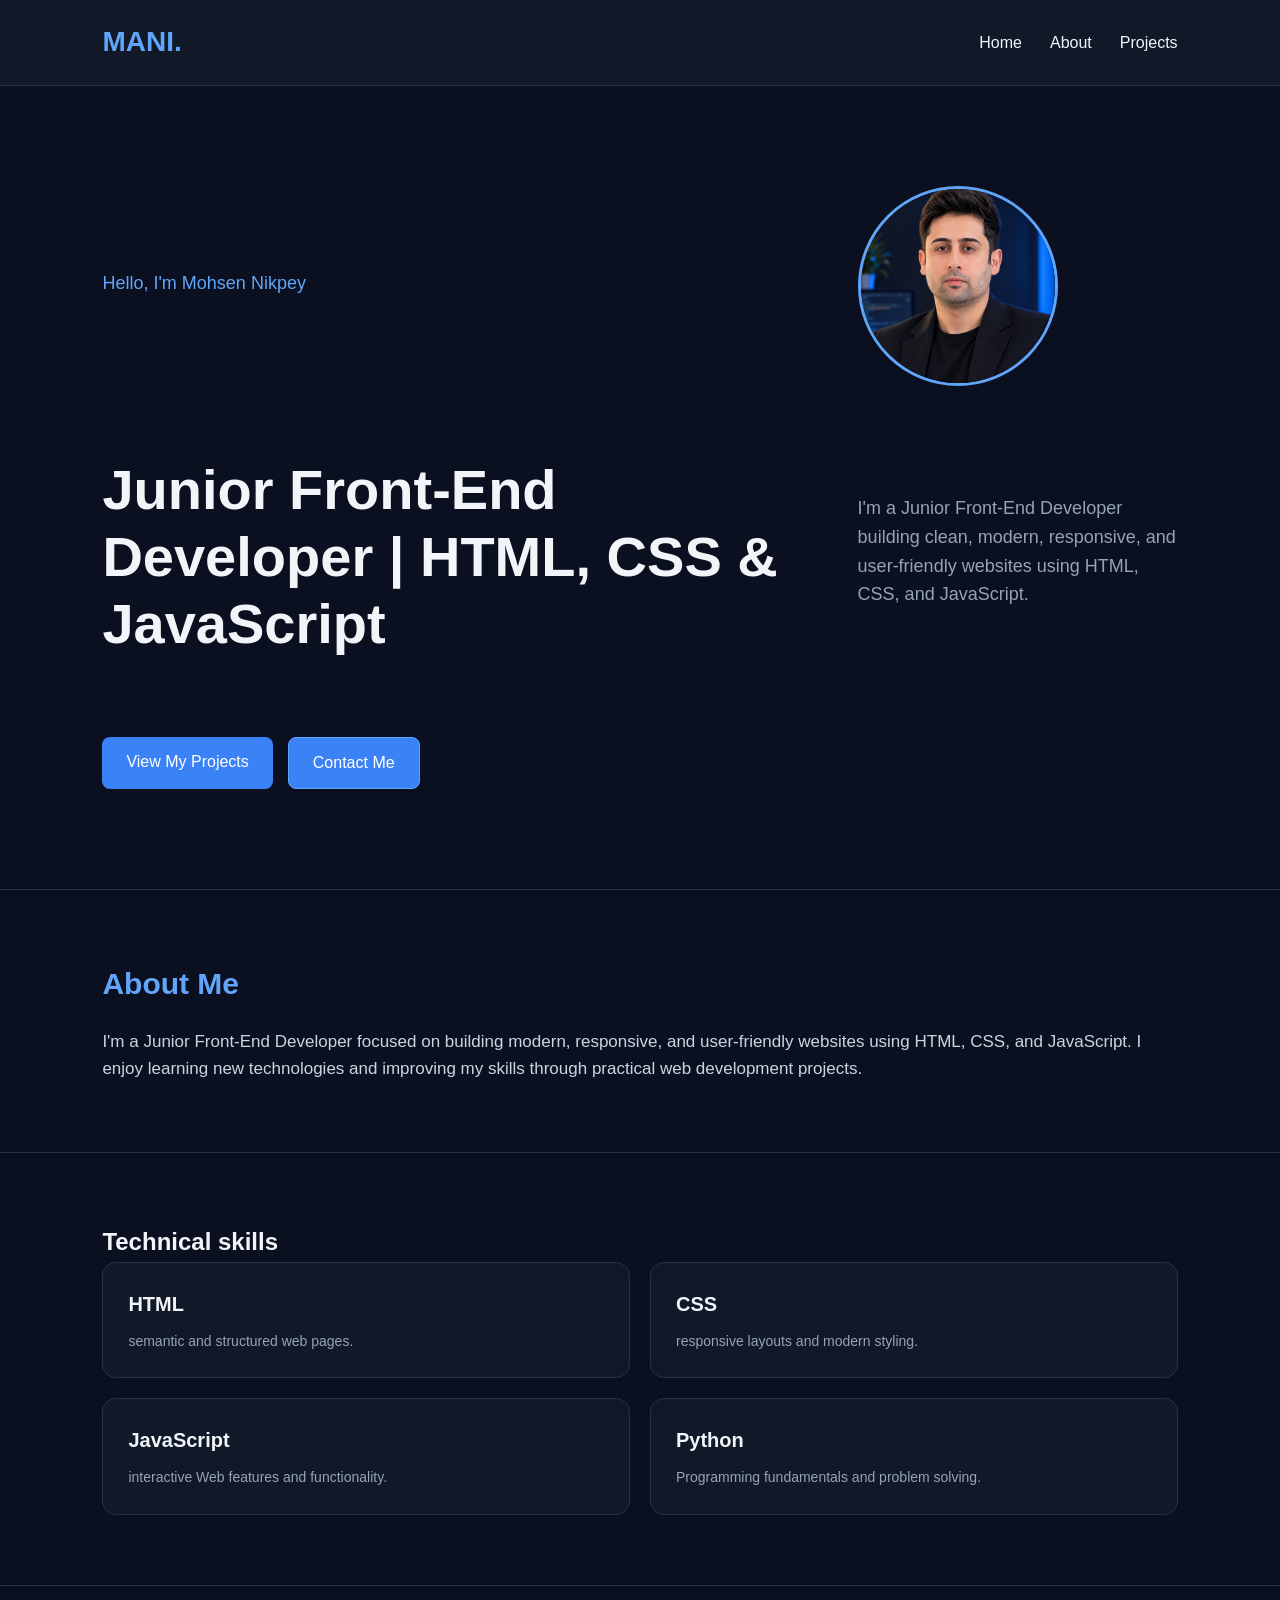
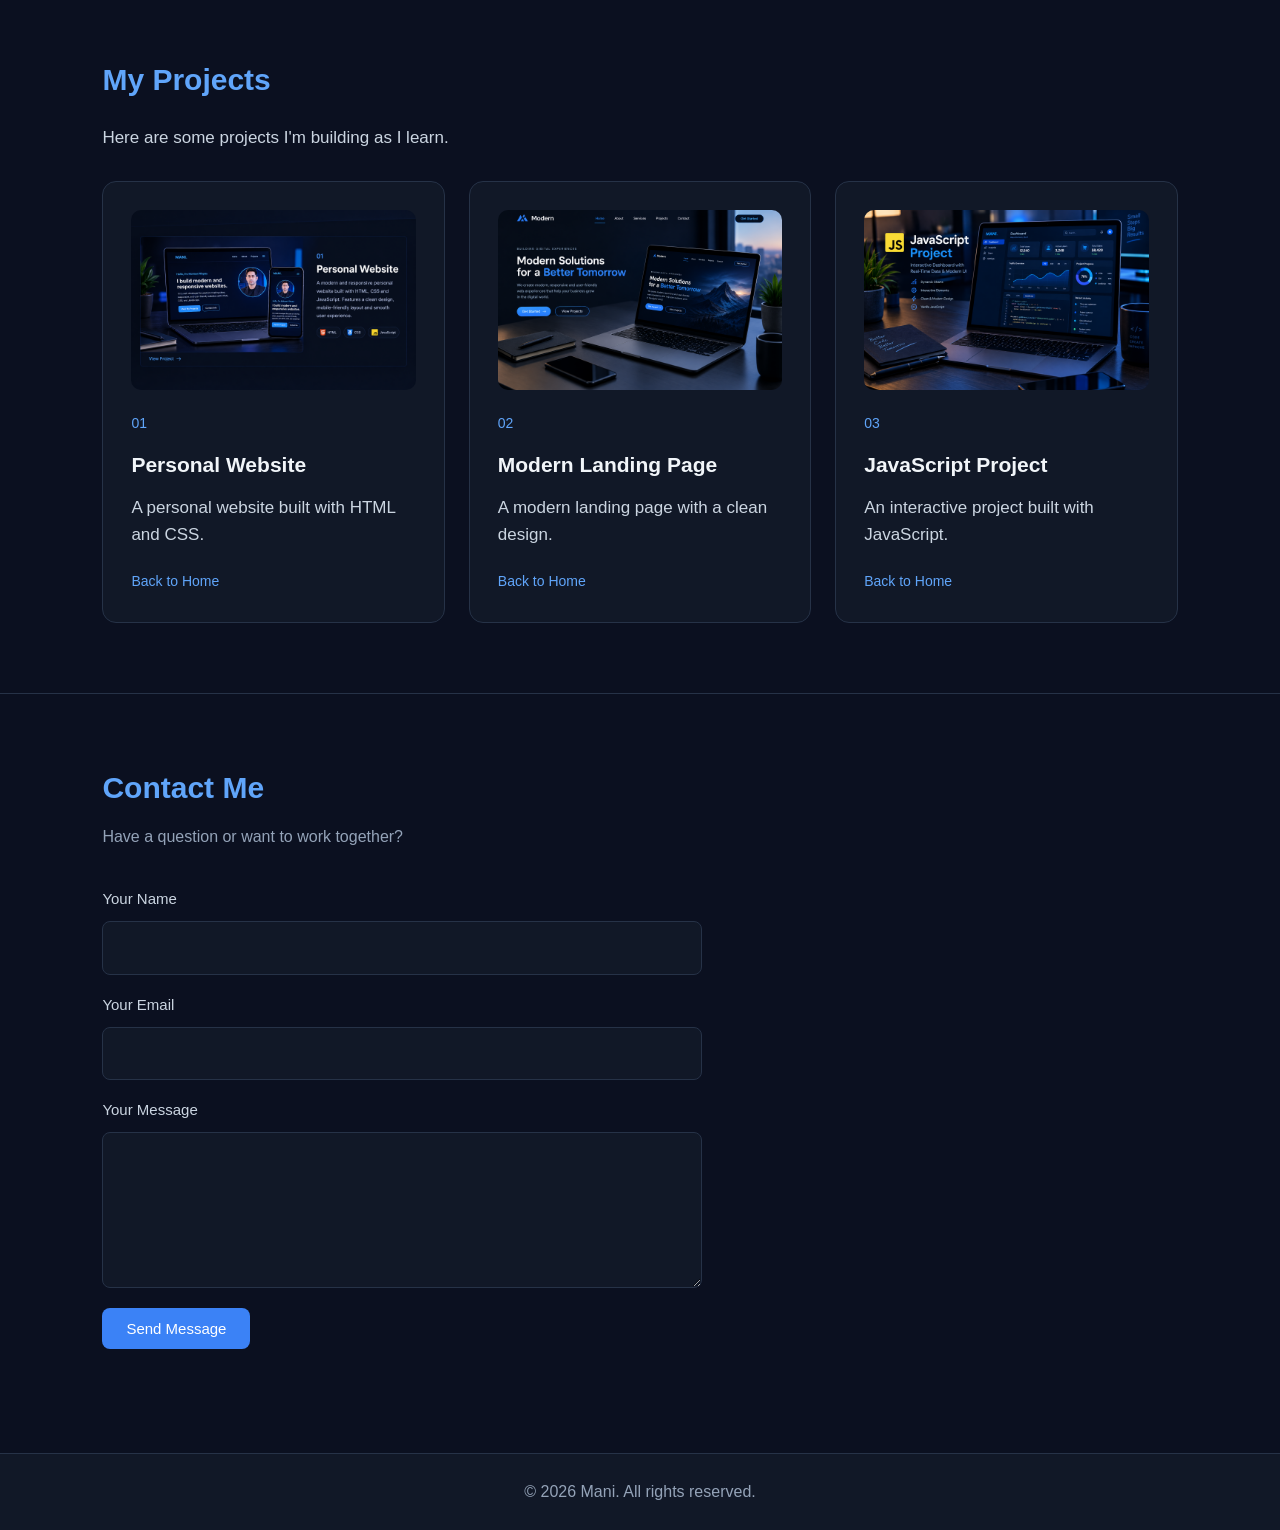
==== index.html @ ad0b255b "Improve website SEO" ====
<!DOCTYPE html>
<html lang="en">
<head>
    <meta charset="UTF-8">
    <meta name="viewport" content="width=device-width, initial-scale=1.0">

    <title>Mohsen Nikpey | Junior Front-End Developer</title>

    <meta name="description" content="Mohsen Nikpey is a Junior Front-End Developer building modern, responsive and user-friendly websites with HTML, CSS and JavaScript.">

    <meta name="author" content="Mohsen Nikpey">

    <link rel="canonical" href="https://mohsennikpey.github.io/mani-portfolio/">

    <meta property="og:title" content="Mohsen Nikpey | Junior Front-End Developer">
    <meta property="og:description" content="Explore Mohsen Nikpey's front-end development portfolio, projects and web development skills.">
    <meta property="og:url" content="https://mohsennikpey.github.io/mani-portfolio/">
    <meta property="og:type" content="website">
    <meta property="og:image" content="https://mohsennikpey.github.io/mani-portfolio/profile.jpg">
    <meta property="og:image:alt" content="Mohsen Nikpey, Junior Front-End Developer">
    <meta name="twitter:card" content="summary_large_image">
    <meta name="twitter:title" content="Mohsen Nikpey | Junior Front-End Developer">
    <meta name="twitter:description" content="Explore Mohsen Nikpey's front-end development portfolio, projects and web development skills.">
    <meta name="twitter:image" content="https://mohsennikpey.github.io/mani-portfolio/profile.jpg">

    <link rel="stylesheet" href="style.css">
 </head>
 <body>

    <header>
       <nav class="navbar">
    <h2 class="logo">MANI.</h2>

    <button class="menu-toggle"
            id="menu-toggle"
            aria-label="Open navigation menu"
            aria-expanded="false">
        ☰
    </button>

    <ul class="nav-links" id="nav-links">
        <li><a href="#home">Home</a></li>
        <li><a href="#about">About</a></li>
        <li><a href="#projects">Projects</a></li>
    </ul>
</nav>
    </header>

    <main>
        <section id="home">
            <div class="hero-content">
            <p>Hello, I'm Mohsen Nikpey</p>

            <img src="profile.jpg" alt="Mohsen Nikpey , Junior Front-End Developer">

            <h1>
                Junior Front-End Developer | HTML, CSS & JavaScript
            </h1>
            <p>
              I'm a Junior Front-End Developer building clean, modern, responsive, and user-friendly websites using HTML, CSS, and JavaScript.
            </p>
            <div class="hero-buttons">
                <a href="#projects">View My Projects</a>
                <a href="#contact">Contact Me</a>
            </div>
        </div>
        </section>

        <section id="about">
    <h2>About Me</h2>
    <p>
        I'm a Junior Front-End Developer focused on building
        modern, responsive, and user-friendly websites using
        HTML, CSS, and JavaScript. I enjoy learning new
        technologies and improving my skills through practical
        web development projects.
    </p>
        </section>
        <section id="skills">
            <h2>Technical skills</h2>

            <div class="skills-container">
                <div class="skill-card">
                    <h3>HTML</h3>
                    <p>semantic and structured web pages.</p>
                </div>

                <div class="skill-card">
                    <h3>CSS</h3>
                    <p>responsive layouts and modern styling.</p>
                </div>

                <div class="skill-card">
                    <h3>JavaScript</h3>
                    <p>interactive Web features and functionality.</p>

                </div>

                <div class="skill-card">
                    <h3>Python</h3>
                    <p>Programming fundamentals and problem solving.</p>
                </div>
            </div>
        </section>

       <section id="projects">
    <h2>My Projects</h2>
    <p class="projects-intro">
        Here are some projects I'm building as I learn.
    </p>

    <div class="project-container">

        <article class="project-card">
            <img src="project-1.jpg" alt="Personal website project built with HTML and CSS" loading="lazy">
            <span>01</span>
            <h3>Personal Website</h3>
            <p>A personal website built with HTML and CSS.</p>
            <a href="#home">Back to Home</a>
        </article>

        <article class="project-card">
            <img src="project-2.jpg" alt="Modern landing page project with a clean responsive design" loading="lazy">
            <span>02</span>
            <h3>Modern Landing Page</h3>
            <p>A modern landing page with a clean design.</p>
            <a href="#home">Back to Home</a>
        </article>

        <article class="project-card">
            <img src="project-3.jpg" alt="interactive JavaScript project demonstrating front-end development" loading="lazy">
            <span>03</span>
            <h3>JavaScript Project</h3>
            <p>An interactive project built with JavaScript.</p>
            <a href="#home">Back to Home</a>
        </article>

    </div>
</section>
<section id="contact">
    <h2>Contact Me</h2>
    <p>Have a question or want to work together?</p>

    <form 
    id="contact-form"
    action="https://api.web3forms.com/submit"
    method="post"
    >
    <input
        type="hidden"
        name="access_key"
        value="feb9f66e-38d7-4195-970e-7ed22e6a9cc8"
     >
        <label for="name">Your Name</label>
        <input type="text" id="name" name="name"required>

        <label for="email">Your Email</label>
        <input type="email" id="email" name="email"required>

        <label for="message">Your Message</label>
        <textarea id="message" name="Message" rows="5" required></textarea>

        <button type="submit">Send Message</button>

        <p id="form-status" role="status"></p>
    </form>
</section>
    </main>

    <footer>
        <p>© 2026 Mani. All rights reserved.</p>
    </footer>

    <script src="script.js"></script>
</body>
</html>
---- style.css ----
* {
    margin: 0;
    padding: 0;
    box-sizing: border-box;
}

html {
    scroll-behavior: smooth;
}

body {
    font-family: Arial, sans-serif;
    background-color: #0b1020;
    color: #f1f5f9;
    line-height: 1.6;
}

header {
    background-color: #111827;
    border-bottom: 1px solid #263247;
    padding: 20px 8%;
}

nav {
    display: flex;
    justify-content: space-between;
    align-items: center;
    gap: 20px;
}

nav h2 {
    color: #60a5fa;
    font-size: 28px;
}

nav ul {
    list-style: none;
    display: flex;
    gap: 25px;
}

nav a {
    color: #cbd5e1;
    text-decoration: none;
    transition: color 0.3s;
}

nav a:hover {
    color: #60a5fa;
}

#home {
    min-height: 75vh;
    padding: 100px 8%;
    display: flex;
    flex-direction: column;
    align-items: flex-start;
    justify-content: center;
}

.hero-content {
    display: grid;
    grid-template-columns: 1fr 320px;
    align-items: center;
    gap: 60px;
    width: 100%;
}

#home img {
    width: 200px;
    height: 200px;
    object-fit: cover;
    object-position: center 40%;
    border-radius: 50%;
    border: 3px solid #60a5fa;
    margin-bottom: 10px;
}

#home p:first-child {
    color: #60a5fa;
    font-size: 18px;
    margin-bottom: 15px;
}

#home h1 {
    font-size: clamp(32px, 5vw, 56px);
    max-width: 750px;
    line-height: 1.2;
    margin-bottom: 20px;
}

#home p:nth-of-type(2) {
    color: #94a3b8;
    font-size: 18px;
    margin-bottom: 30px;
}

#home a {
    display: inline-block;
    background-color: #3b82f6;
    color: white;
    text-decoration: none;
    padding: 12px 24px;
    border-radius: 8px;
    transition: background-color 0.3s, transform 0.3s;
}

#home a:hover {
    background-color: #2563eb;
    transform: translateY(-3px);
}

.hero-buttons {
    display: flex;
    gap: 15px;
    flex-wrap: wrap;
}

.hero-buttons a:last-child {
    background-color: transparent;
    border: 1px solid #60a5fa;
    color: #60a5fa;
}

.hero-buttons a:last-child:hover {
    background-color: #60a5fa;
    color: #0b1020;
}

#about,
#projects {
    padding: 70px 8%;
    border-top: 1px solid #263247;
}

#about h2,
#projects h2 {
    font-size: 30px;
    color: #60a5fa;
    margin-bottom: 20px;
}

#about p,
#projects p {
    color: #cbd5e1;
    font-size: 17px;
}
/* Skills Section */
#skills {
    padding: 70px 8%;
    border-top: 1px solid #263247;
}
skills h2 {
    font-size: 30px;
    color: #60a5fa;
    margin-bottom: 30px;
}
.skills-container {
    display: grid;
    grid-template-columns: repeat(2, minmax(0, 1fr));
    gap: 20px;
}
.skill-card {
    background-color: #111827;
    border: 1px solid #263247;
    border-radius: 14px;
    padding: 25px;
    transition: transform 0.3s, border-color 0.3s;
}
.skill-card:hover {
    transform: translateY(-5px);
    border-color: #60a5fa;
}
.skill-card h3 {
    color: #f1f5f9;
    font-size: 20px;
    margin-bottom: 10px;
}
.skill-card p {
    color: #94a3b8;
    font-size: 14px;
}

footer {
    padding: 25px 8%;
    text-align: center;
    background-color: #111827;
    color: #94a3b8;
    border-top: 1px solid #263247;
}

@media (max-width: 600px) {
    .hero-content {
        grid-template-columns: 1fr;
        gap: 30px;
    }

    header {
        padding: 18px 5%;
    }

    nav {
        flex-direction: row;
        justify-content: space-between;
        align-items: center;
    }

    nav ul {
        gap: 15px;
        flex-wrap: wrap;
        justify-content: center;
    }

    #home {
        padding: 70px 6%;
        min-height: 65vh;
    }

    #about,
    #projects {
        padding: 50px 6%;
    }
}
/* Projects section */
.projects-intro {
    color: #94a3b8;
    margin-bottom: 30px;
}

.project-container {
    display: grid;
    grid-template-columns: repeat(3, minmax(0, 1fr));
    gap: 24px;
    margin-top: 30px;
}

.project-card {
    background-color: #111827;
    border: 1px solid #263247;
    border-radius: 14px;
    padding: 28px;
    transition: transform 0.3s, border-color 0.3s;
}

.project-card:hover {
    transform: translateY(-6px);
    border-color: #60a5fa;
}

.project-card span {
    display: inline-block;
    color: #60a5fa;
    font-size: 14px;
    margin-bottom: 14px;
}

.project-card h3 {
    color: #f1f5f9;
    font-size: 21px;
    margin-bottom: 12px;
}

.project-card p {
    color: #94a3b8;
    font-size: 15px;
    margin-bottom: 20px;
}

.project-card a {
    display: inline-block;
    color: #60a5fa;
    text-decoration: none;
    font-size: 14px;
}

.project-card a:hover {
    color: #93c5fd;
}

/* Responsive layout */
@media (max-width: 800px) {
    .project-container {
        grid-template-columns: repeat(2, minmax(0, 1fr));
    }
}

@media (max-width: 600px) {
    .project-container {
        grid-template-columns: 1fr;
    }

    .project-card {
        padding: 22px;
    }
}
/* Navigation */
.navbar {
    display: flex;
    justify-content: space-between;
    align-items: center;
    position: relative;
}

.nav-links {
    display: flex;
    align-items: center;
    gap: 28px;
    list-style: none;
}

.nav-links a {
    color: #f1f5f9;
    text-decoration: none;
}

.nav-links a:hover {
    color: #22d3ee;
}

.menu-toggle {
    display: none;
    background: transparent;
    color: #22d3ee;
    border: 1px solid #22d3ee;
    border-radius: 8px;
    padding: 8px 12px;
    font-size: 24px;
    cursor: pointer;
}

@media (max-width: 600px) {
    .menu-toggle {
        display: block;
    }

    .nav-links {
        display: none;
        position: absolute;
        top: 100%;
        right: 0;
        left: 0;
        flex-direction: column;
        align-items: stretch;
        gap: 0;
        padding: 10px;
        background: #111827;
        border: 1px solid #263247;
        border-radius: 12px;
        z-index: 10;
    }

    .nav-links.active {
        display: flex;
    }

    .nav-links a {
        display: block;
        padding: 14px;
    }
}
/* Contact Section */
#contact {
    padding: 70px 8%;
    border-top: 1px solid #263247;
}

#contact h2 {
    color: #60a5fa;
    font-size: 30px;
    margin-bottom: 12px;
}

#contact > p {
    color: #94a3b8;
    margin-bottom: 30px;
}

#contact-form {
    max-width: 600px;
    display: flex;
    flex-direction: column;
    gap: 10px;
}

#contact-form label {
    color: #cbd5e1;
    font-size: 15px;
    margin-top: 8px;
}

#contact-form input,
#contact-form textarea {
    width: 100%;
    padding: 13px 15px;
    background-color: #111827;
    color: #f1f5f9;
    border: 1px solid #263247;
    border-radius: 8px;
    font: inherit;
    outline: none;
    transition: border-color 0.3s;
}

#contact-form input:focus,
#contact-form textarea:focus {
    border-color: #60a5fa;
}

#contact-form textarea {
    resize: vertical;
    min-height: 120px;
}

#contact-form button {
    align-self: flex-start;
    padding: 12px 24px;
    margin-top: 10px;
    background-color: #3b82f6;
    color: white;
    border: none;
    border-radius: 8px;
    font-size: 15px;
    cursor: pointer;
    transition: background-color 0.3s,
                transform 0.3s;
}

#contact-form button:hover {
    background-color: #2563eb;
    transform: translateY(-2px);
}

#form-status {
    min-height: 24px;
    font-size: 14px;
}

@media (max-width: 600px) {
    #contact {
        padding: 50px 6%;
    }

    #contact-form button {
        width: 100%;
    }
}
@media (max-width: 600px) {
    .nav-links.active{
        display: flex !important;
    }
}
@media (max-width: 800px) {
    .skills-container {
        grid-template-columns: repeat(2,
        minmax(0, 1fr));
    }
}

@media (max-width: 600px) {
    .skills-container {
        grid-template-columns: 1fr;
    }

    .skill-card{
        padding: 22px;
    }
}
/* Project Images */
.project-card img {
    width: 100%;
    height: 180px;
    object-fit: cover;
    display: block;
    border-radius: 10px;
    margin-bottom: 20px;
}
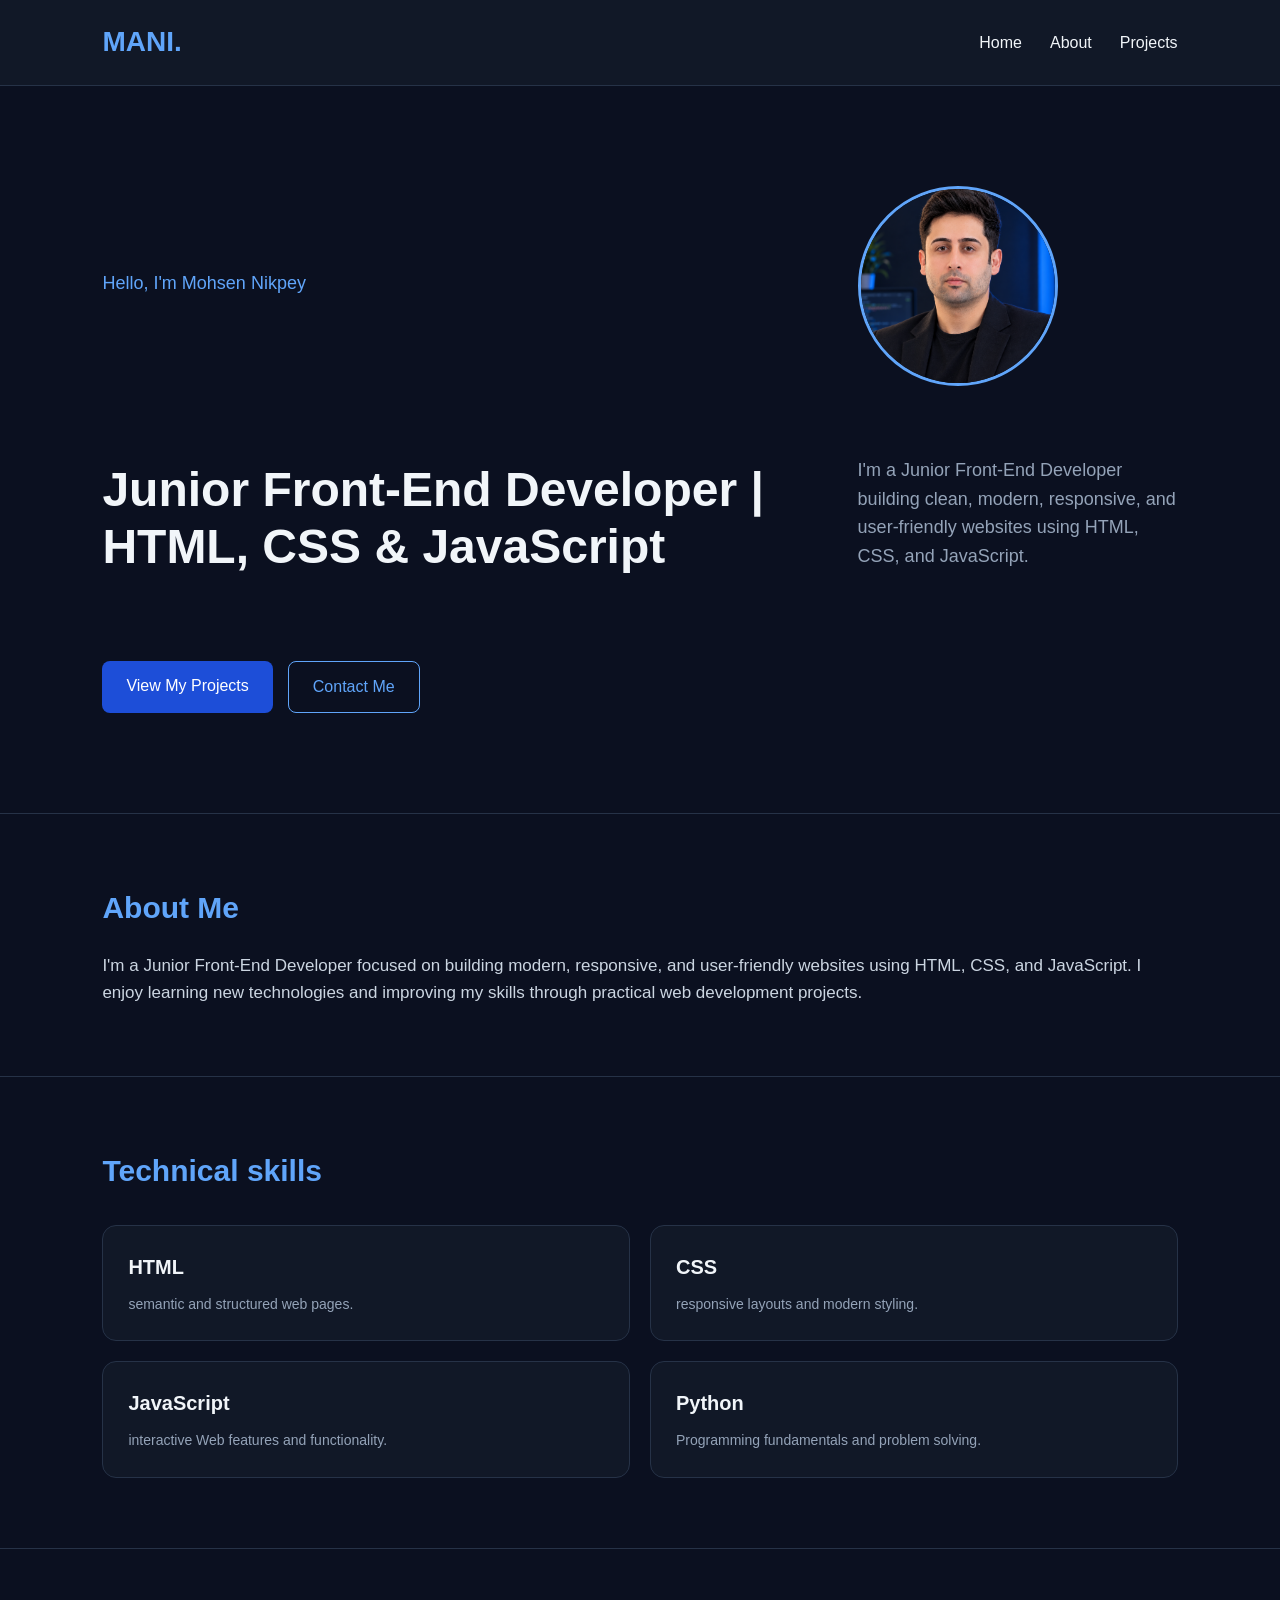
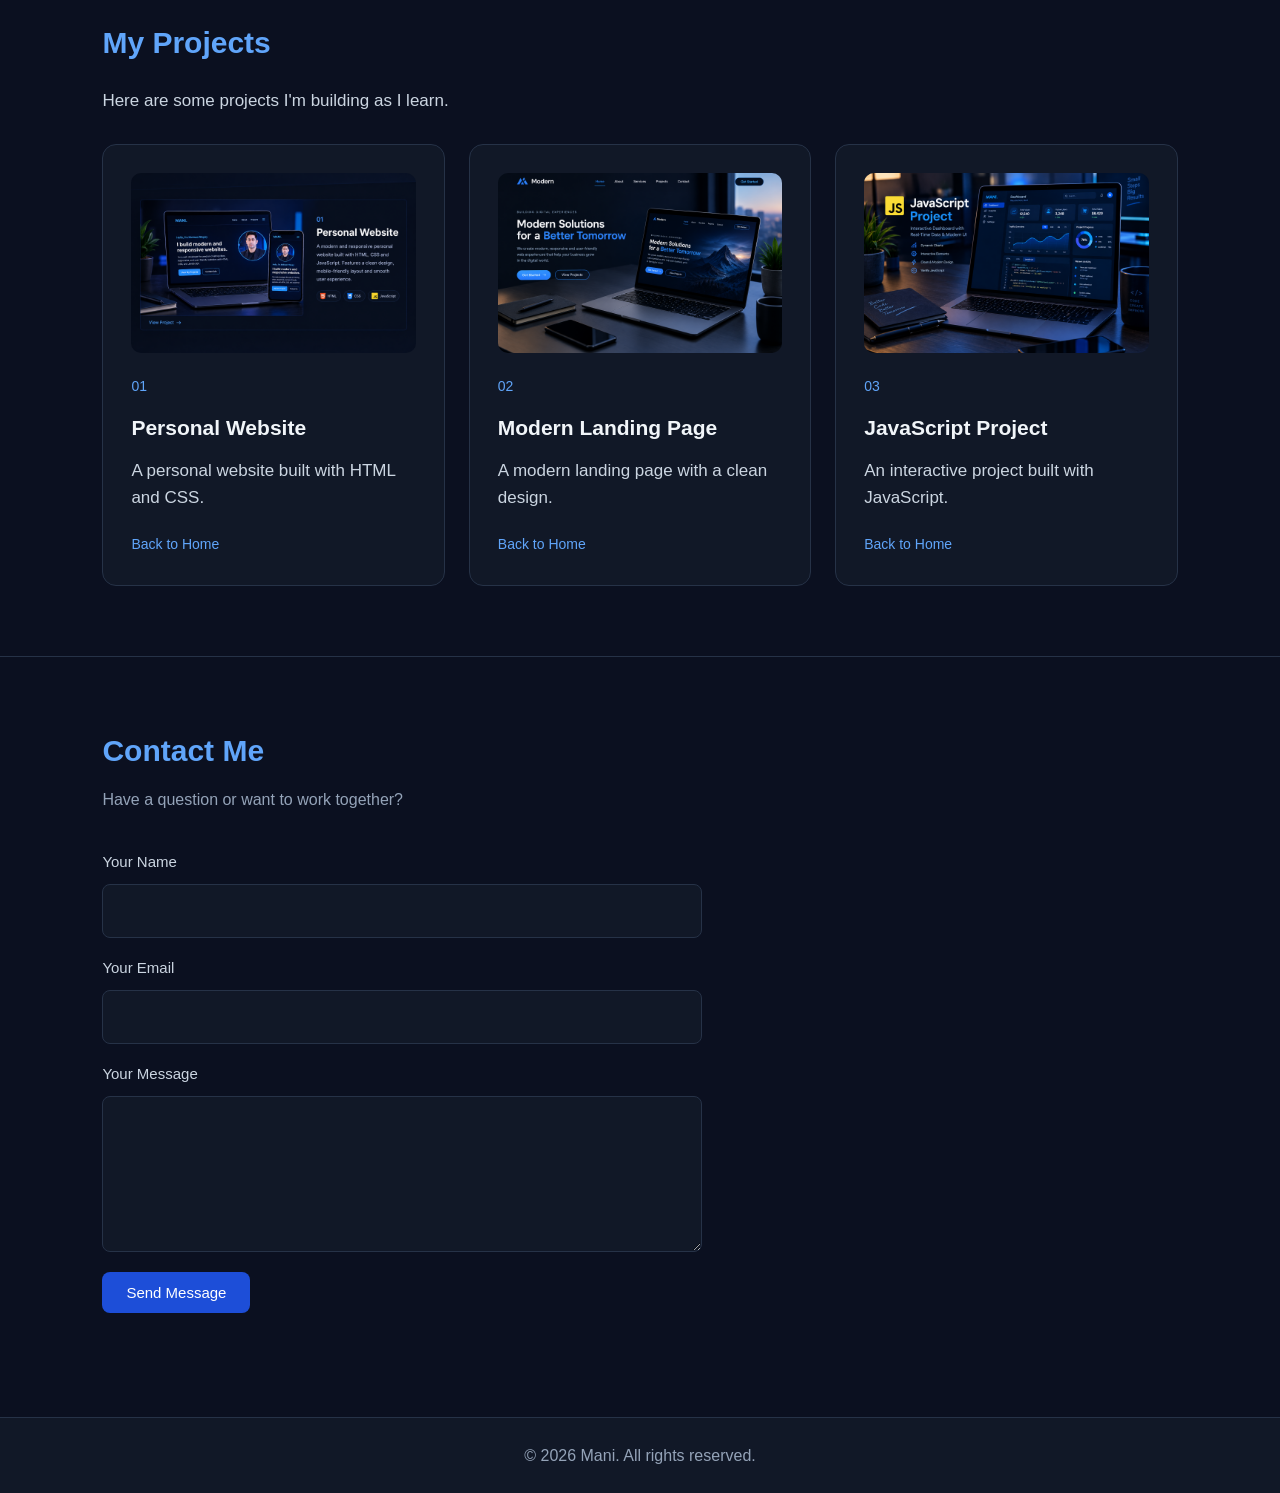
==== commit c1174b53: "Improve portfolio SEO and styling" ====
--- a/index.html
+++ b/index.html
@@ -9,6 +9,8 @@
     <meta name="description" content="Mohsen Nikpey is a Junior Front-End Developer building modern, responsive and user-friendly websites with HTML, CSS and JavaScript.">
 
     <meta name="author" content="Mohsen Nikpey">
+
+    <meta name="google-site-verification" content="WdRdfCZ-6oZSgsKRRv56foVV5BQt2EVIXB2lIPRhUrw" />
 
     <link rel="canonical" href="https://mohsennikpey.github.io/mani-portfolio/">
 
@@ -173,4 +175,4 @@
 
     <script src="script.js"></script>
 </body>
-</html>+</html>
--- a/style.css
+++ b/style.css
@@ -83,7 +83,7 @@
 }
 
 #home h1 {
-    font-size: clamp(32px, 5vw, 56px);
+    font-size: clamp(32px, 4.5vw, 48px);
     max-width: 750px;
     line-height: 1.2;
     margin-bottom: 20px;
@@ -95,9 +95,9 @@
     margin-bottom: 30px;
 }
 
-#home a {
+.hero-buttons a {
     display: inline-block;
-    background-color: #3b82f6;
+    background-color: #1d4ed8;
     color: white;
     text-decoration: none;
     padding: 12px 24px;
@@ -105,7 +105,7 @@
     transition: background-color 0.3s, transform 0.3s;
 }
 
-#home a:hover {
+.hero-buttons a:first-child:hover {
     background-color: #2563eb;
     transform: translateY(-3px);
 }
@@ -150,7 +150,7 @@
     padding: 70px 8%;
     border-top: 1px solid #263247;
 }
-skills h2 {
+#skills h2 {
     font-size: 30px;
     color: #60a5fa;
     margin-bottom: 30px;
@@ -415,7 +415,7 @@
     align-self: flex-start;
     padding: 12px 24px;
     margin-top: 10px;
-    background-color: #3b82f6;
+    background-color: #1d4ed8;
     color: white;
     border: none;
     border-radius: 8px;
@@ -444,11 +444,7 @@
         width: 100%;
     }
 }
-@media (max-width: 600px) {
-    .nav-links.active{
-        display: flex !important;
-    }
-}
+
 @media (max-width: 800px) {
     .skills-container {
         grid-template-columns: repeat(2,
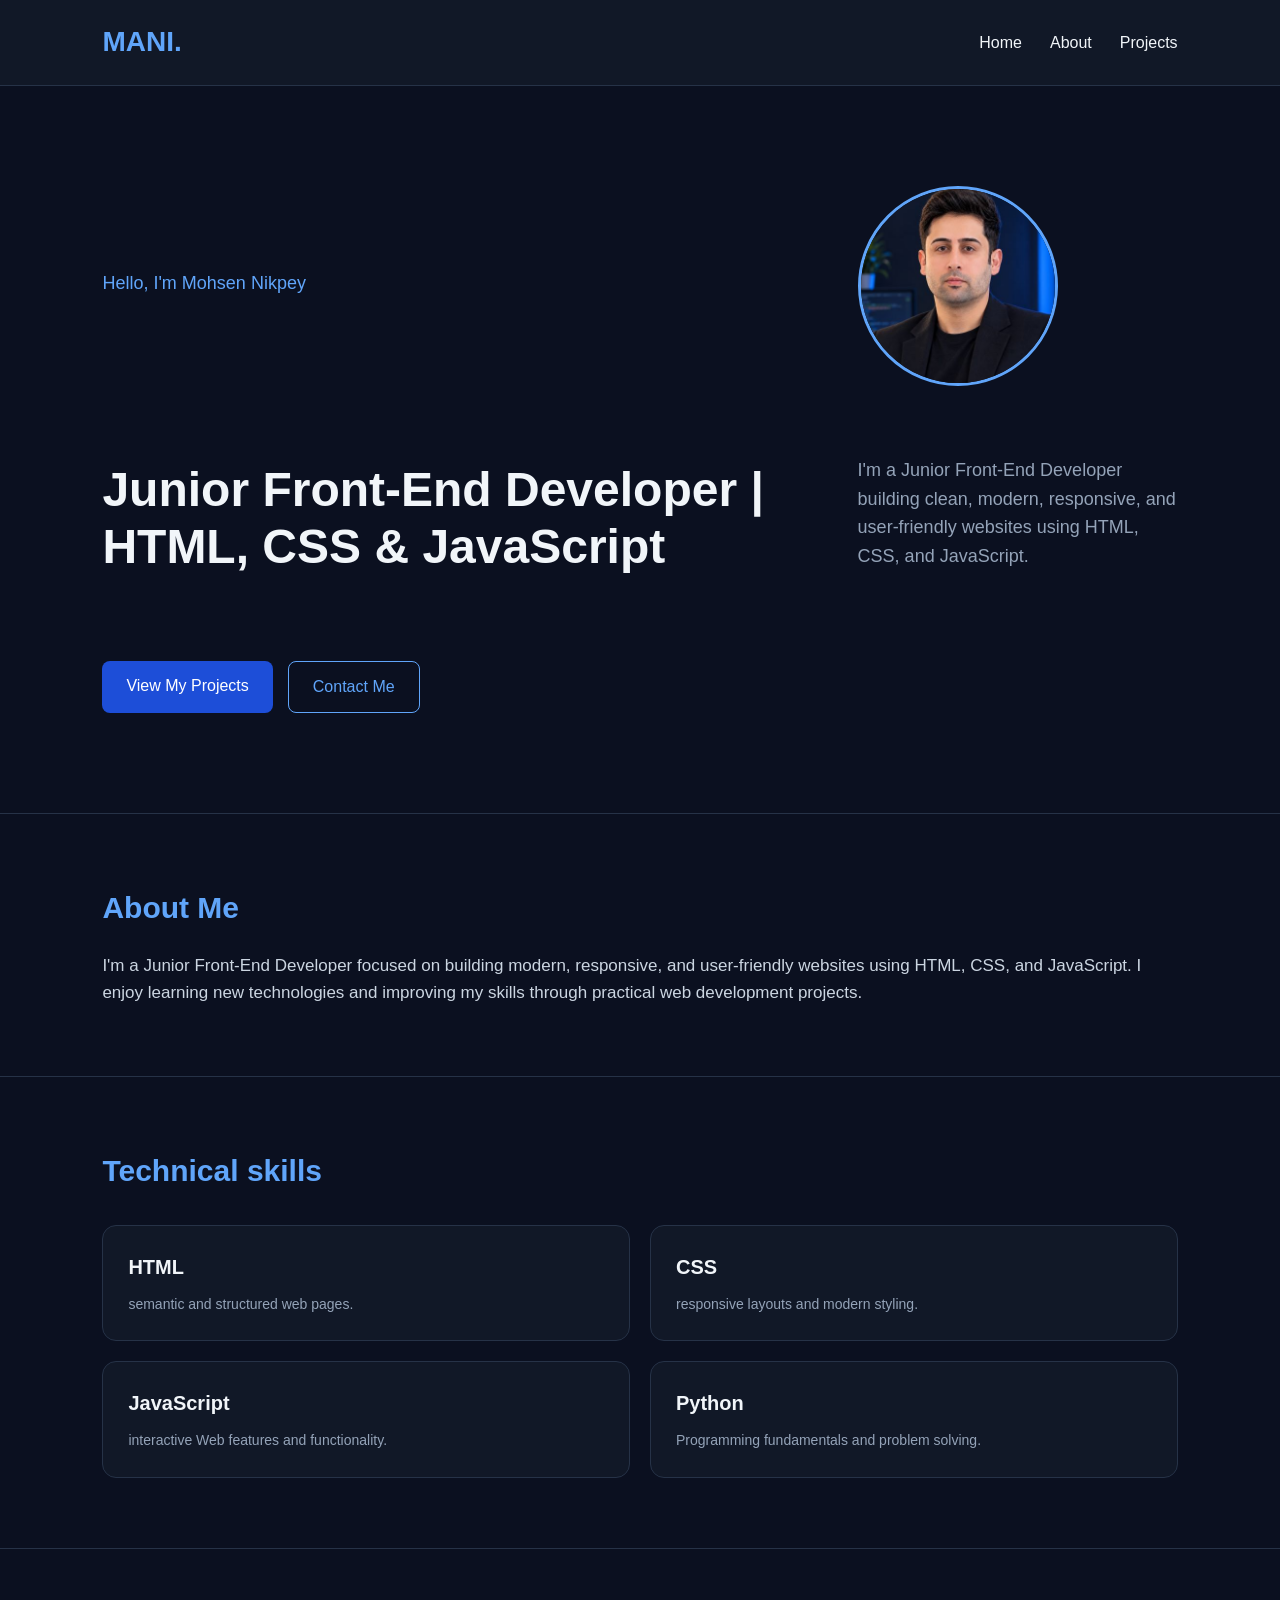
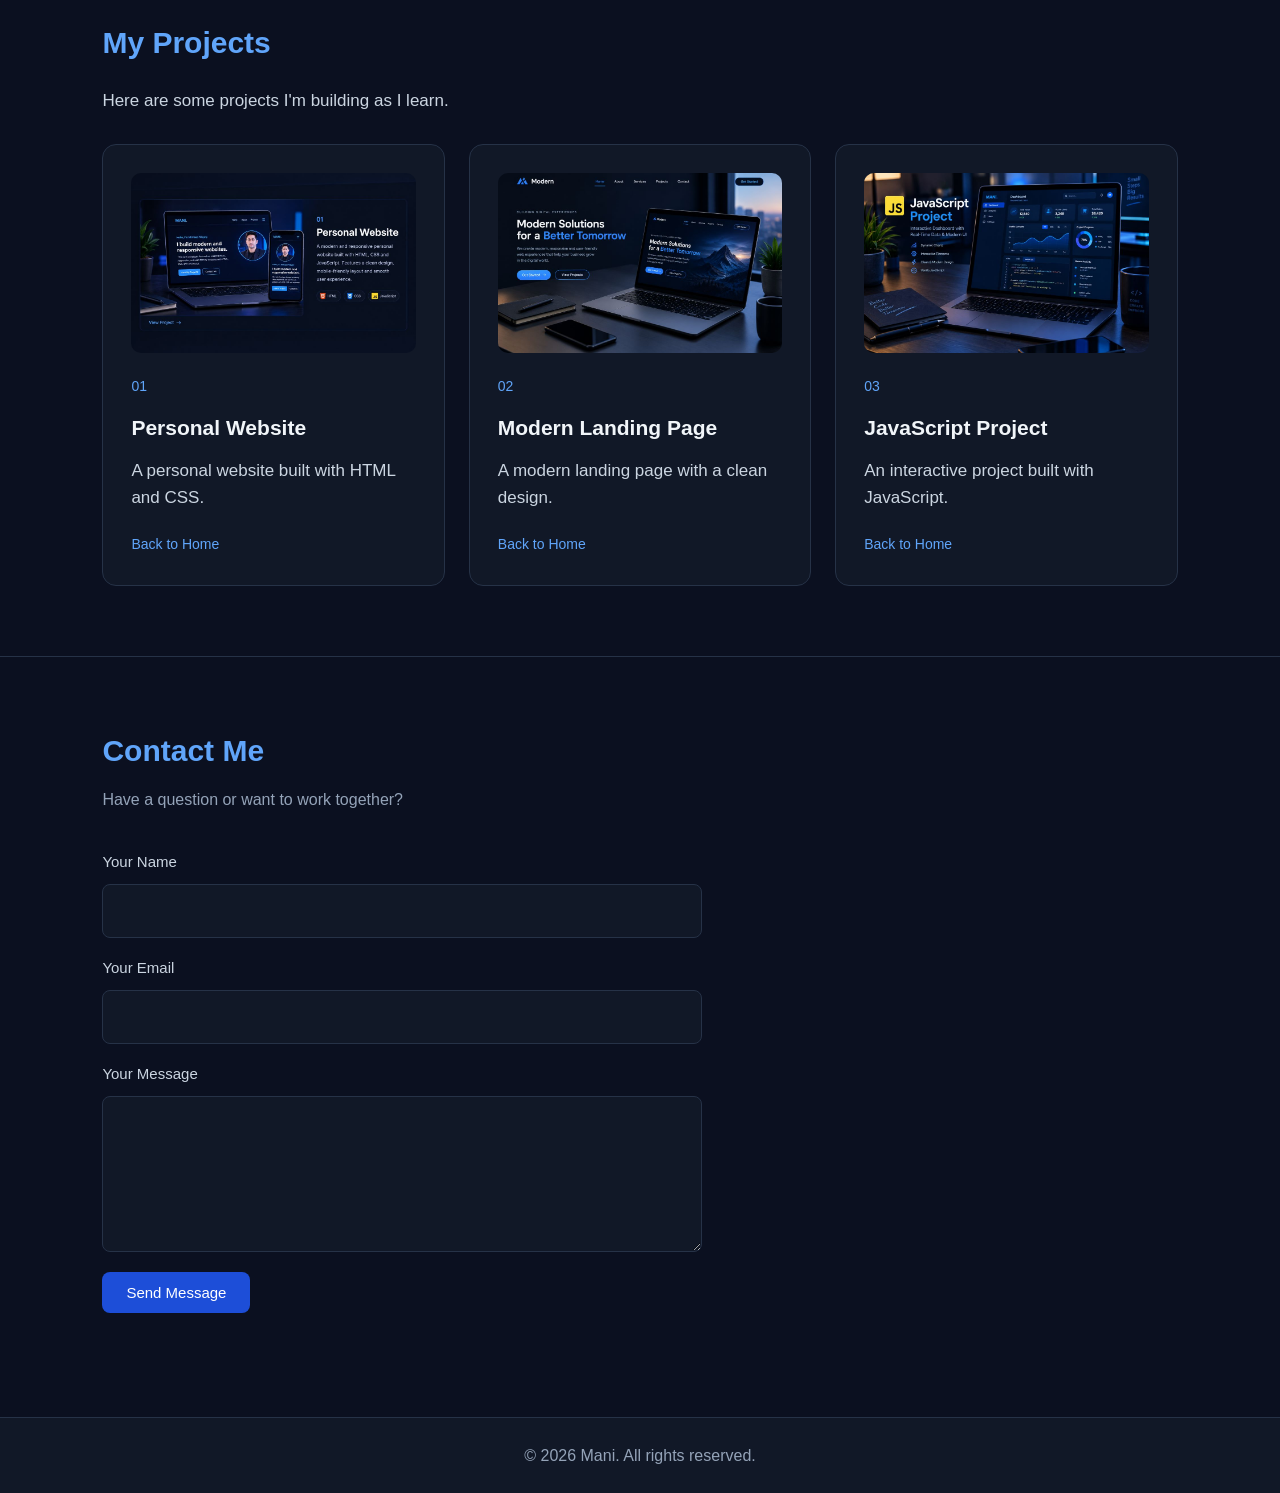
==== commit 91db96b9: "Optimize project images and update contact form" ====
--- a/index.html
+++ b/index.html
@@ -148,10 +148,12 @@
     action="https://api.web3forms.com/submit"
     method="post"
     >
+    <input type="hidden" name="access_key"
+    value="feb9f66e-38d7-4195-970e-7ed22e6a9cc8">
     <input
         type="hidden"
-        name="access_key"
-        value="feb9f66e-38d7-4195-970e-7ed22e6a9cc8"
+        name="redirect"
+        value="https://mohsennikpey.github.io/mani-portfolio/#contact"
      >
         <label for="name">Your Name</label>
         <input type="text" id="name" name="name"required>
--- a/style.css
+++ b/style.css
@@ -470,3 +470,13 @@
     border-radius: 10px;
     margin-bottom: 20px;
 }
+
+/* Keyboard Accessibility */
+a:focus-visible,
+button:focus-visible,
+input:focus-visible,
+textarea:focus-visible,
+select:focus-visible {
+    outline: 3px solid #fbbf24;
+    outline-offset: 3px;
+}
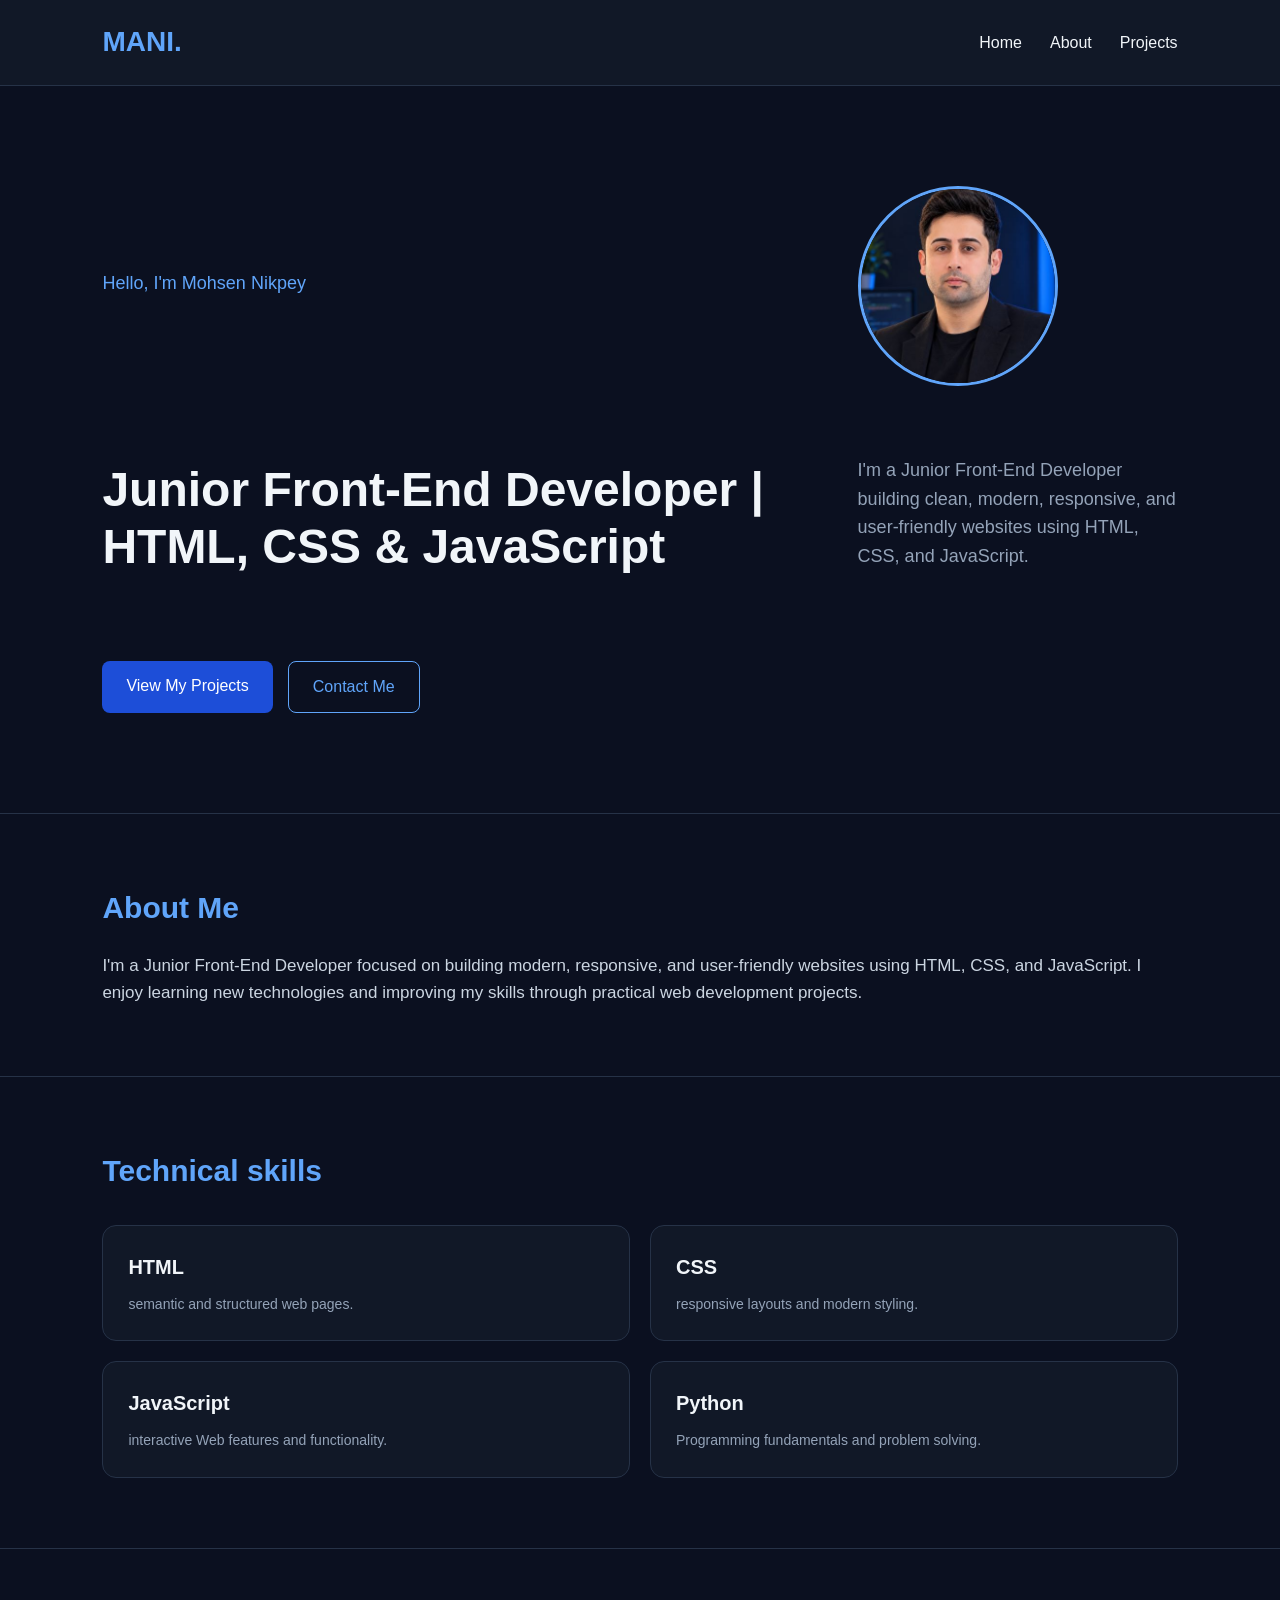
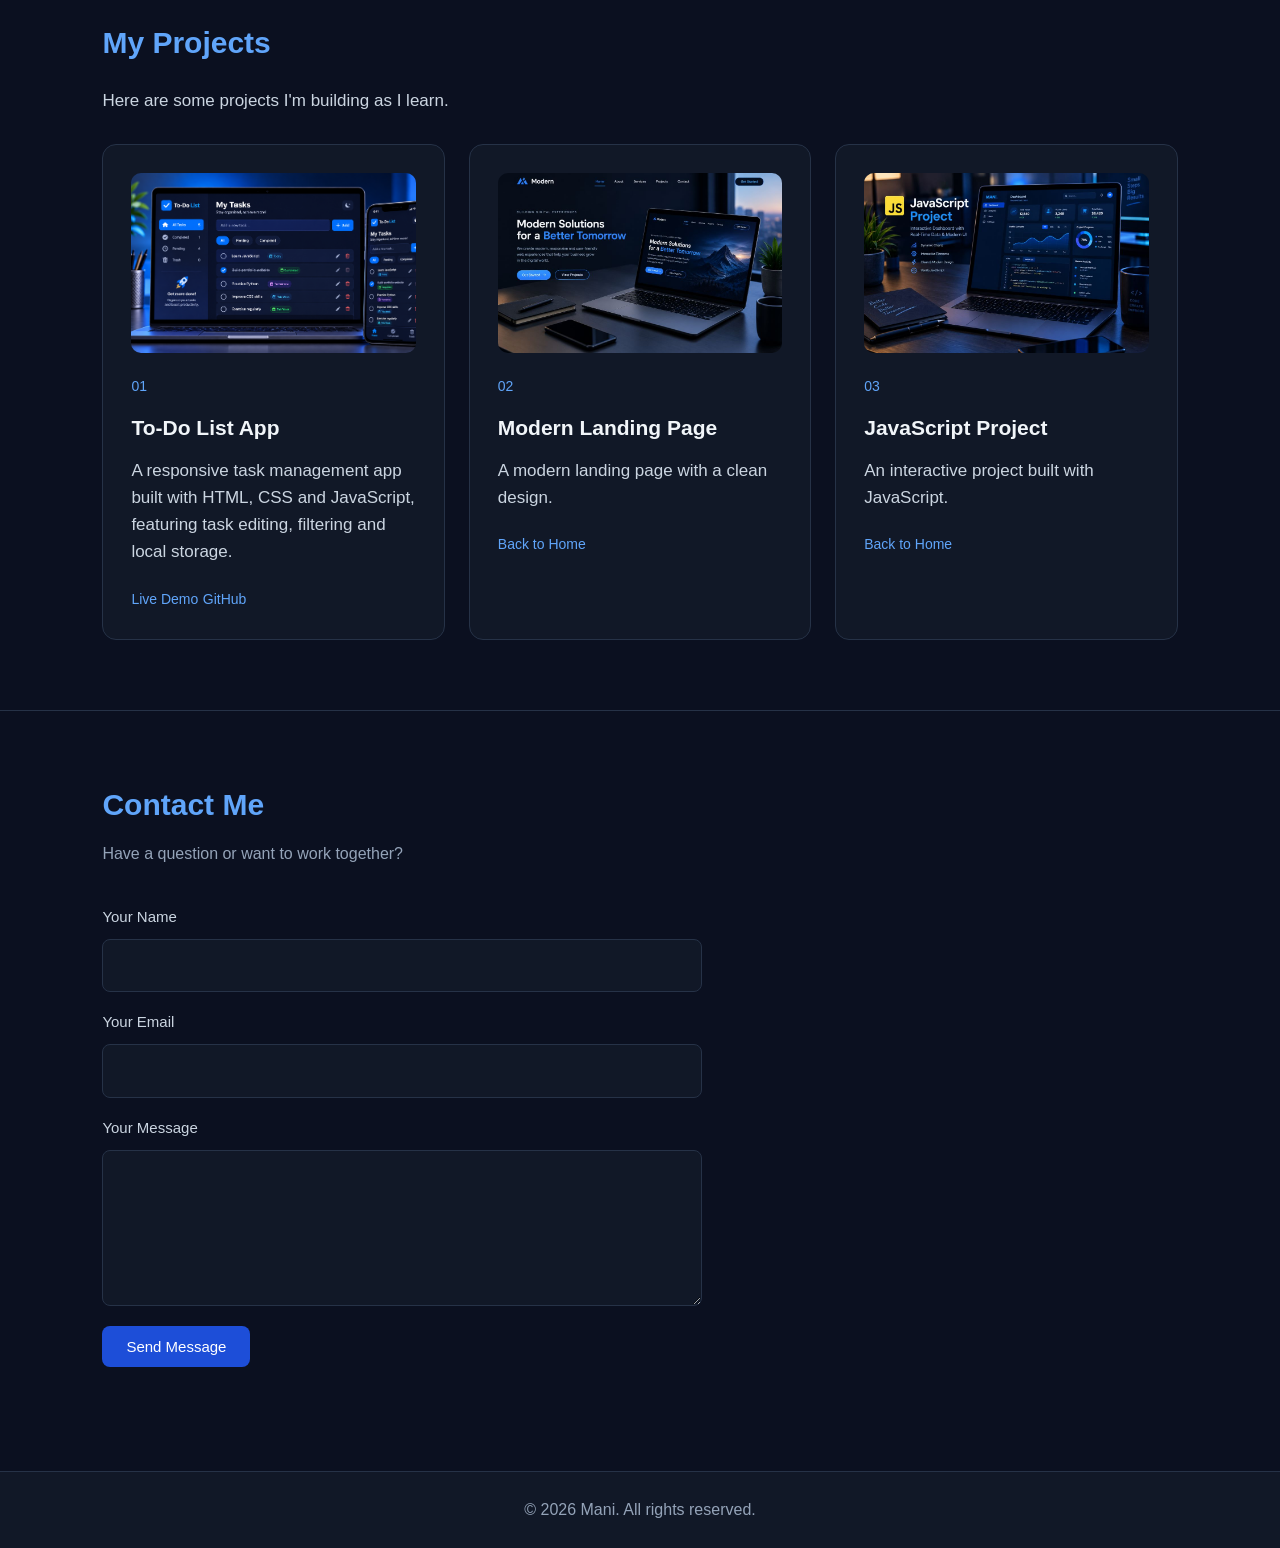
==== commit 566f5a13: "Add To-Do List project to portfolio" ====
--- a/index.html
+++ b/index.html
@@ -113,31 +113,57 @@
 
     <div class="project-container">
 
-        <article class="project-card">
-            <img src="project-1.jpg" alt="Personal website project built with HTML and CSS" loading="lazy">
-            <span>01</span>
-            <h3>Personal Website</h3>
-            <p>A personal website built with HTML and CSS.</p>
-            <a href="#home">Back to Home</a>
-        </article>
-
-        <article class="project-card">
-            <img src="project-2.jpg" alt="Modern landing page project with a clean responsive design" loading="lazy">
-            <span>02</span>
-            <h3>Modern Landing Page</h3>
-            <p>A modern landing page with a clean design.</p>
-            <a href="#home">Back to Home</a>
-        </article>
-
-        <article class="project-card">
-            <img src="project-3.jpg" alt="interactive JavaScript project demonstrating front-end development" loading="lazy">
-            <span>03</span>
-            <h3>JavaScript Project</h3>
-            <p>An interactive project built with JavaScript.</p>
-            <a href="#home">Back to Home</a>
-        </article>
-
-    </div>
+    <article class="project-card">
+        <img src="todo-project.jpg"
+             alt="To-Do List application built with HTML, CSS and JavaScript"
+             loading="lazy">
+
+        <span>01</span>
+        <h3>To-Do List App</h3>
+
+        <p>
+            A responsive task management app built with HTML,
+            CSS and JavaScript, featuring task editing,
+            filtering and local storage.
+        </p>
+
+        <a href="https://mohsennikpey.github.io/todo-list-app/"
+           target="_blank"
+           rel="noopener noreferrer">
+            Live Demo
+        </a>
+
+        <a href="https://github.com/mohsennikpey/todo-list-app"
+           target="_blank"
+           rel="noopener noreferrer">
+            GitHub
+        </a>
+    </article>
+
+    <article class="project-card">
+        <img src="project-2.jpg"
+             alt="Modern landing page project with a clean responsive design"
+             loading="lazy">
+
+        <span>02</span>
+        <h3>Modern Landing Page</h3>
+        <p>A modern landing page with a clean design.</p>
+        <a href="#home">Back to Home</a>
+    </article>
+
+    <article class="project-card">
+        <img src="project-3.jpg"
+             alt="Interactive JavaScript project demonstrating front-end development"
+             loading="lazy">
+
+        <span>03</span>
+        <h3>JavaScript Project</h3>
+        <p>An interactive project built with JavaScript.</p>
+        <a href="#home">Back to Home</a>
+    </article>
+
+</div>
+
 </section>
 <section id="contact">
     <h2>Contact Me</h2>
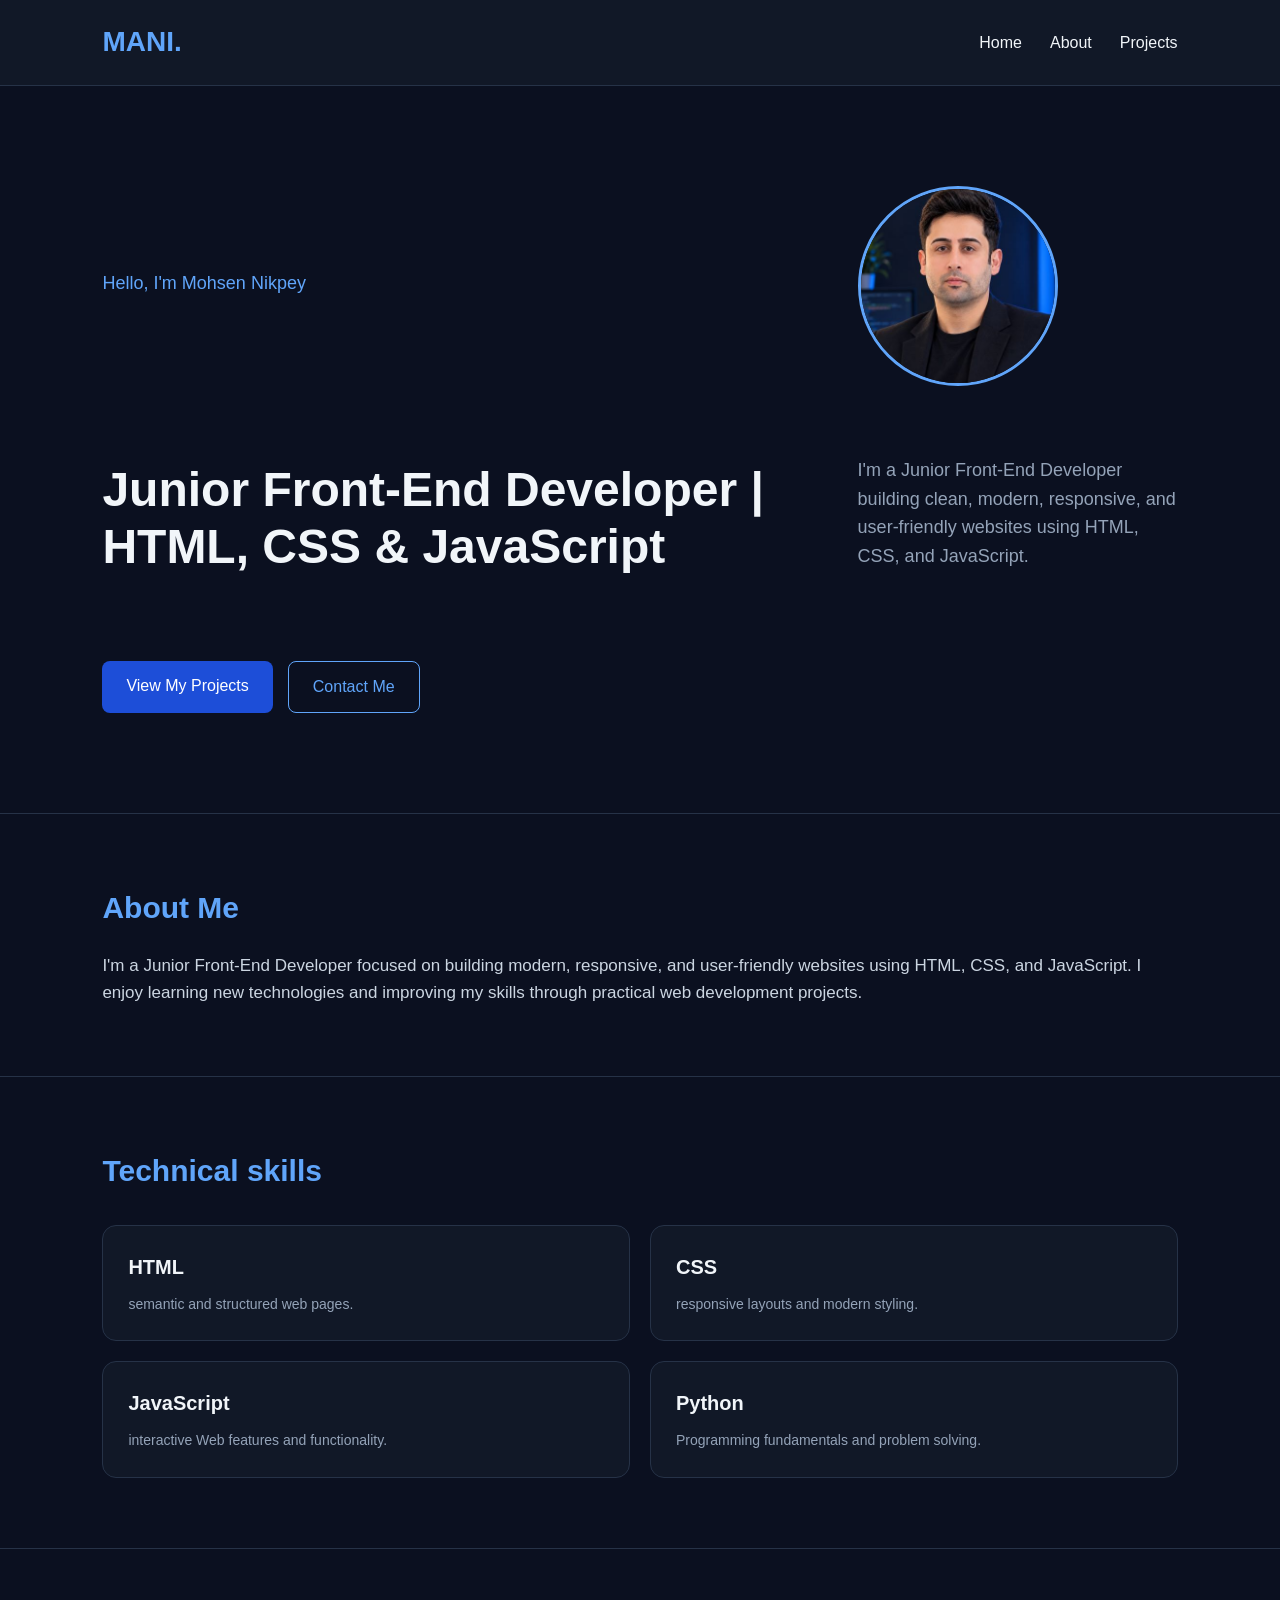
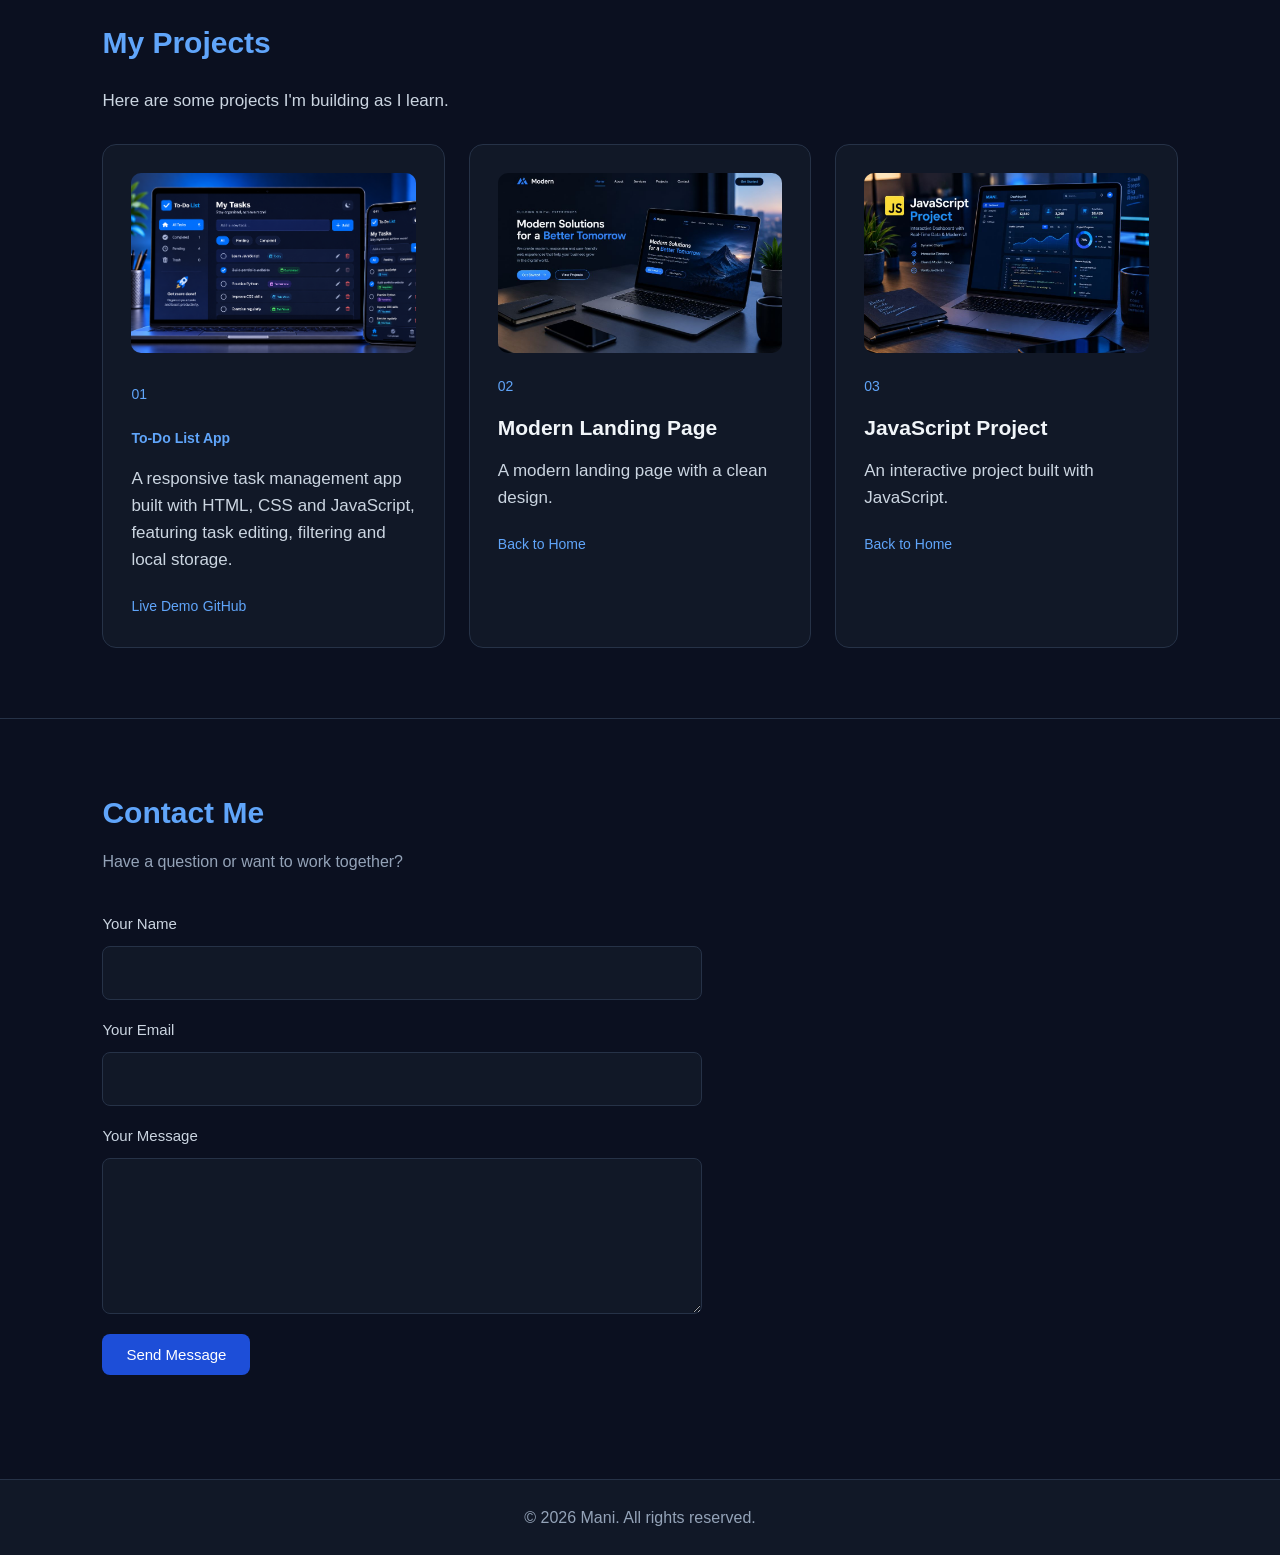
==== commit 1719be84: "Make project image and title clickable" ====
--- a/index.html
+++ b/index.html
@@ -112,33 +112,46 @@
     </p>
 
     <div class="project-container">
-
-    <article class="project-card">
+<article class="project-card">
+    <a href="https://mohsennikpey.github.io/todo-list-app/"
+       target="_blank"
+       rel="noopener noreferrer"
+       class="project-preview">
+
         <img src="todo-project.jpg"
              alt="To-Do List application built with HTML, CSS and JavaScript"
              loading="lazy">
-
-        <span>01</span>
-        <h3>To-Do List App</h3>
-
-        <p>
-            A responsive task management app built with HTML,
-            CSS and JavaScript, featuring task editing,
-            filtering and local storage.
-        </p>
-
+    </a>
+
+    <span>01</span>
+
+    <h3>
         <a href="https://mohsennikpey.github.io/todo-list-app/"
            target="_blank"
-           rel="noopener noreferrer">
-            Live Demo
+           rel="noopener noreferrer"
+           class="project-title">
+            To-Do List App
         </a>
-
-        <a href="https://github.com/mohsennikpey/todo-list-app"
-           target="_blank"
-           rel="noopener noreferrer">
-            GitHub
-        </a>
-    </article>
+    </h3>
+
+    <p>
+        A responsive task management app built with HTML,
+        CSS and JavaScript, featuring task editing,
+        filtering and local storage.
+    </p>
+
+    <a href="https://mohsennikpey.github.io/todo-list-app/"
+       target="_blank"
+       rel="noopener noreferrer">
+        Live Demo
+    </a>
+
+    <a href="https://github.com/mohsennikpey/todo-list-app"
+       target="_blank"
+       rel="noopener noreferrer">
+        GitHub
+    </a>
+</article>
 
     <article class="project-card">
         <img src="project-2.jpg"
--- a/style.css
+++ b/style.css
@@ -470,7 +470,20 @@
     border-radius: 10px;
     margin-bottom: 20px;
 }
-
+/* Clickable Project Image and Title */
+.project-preview {
+    display: block;
+    text-decoration: none;
+}
+
+.project-title {
+    color: inherit;
+    text-decoration: none;
+}
+
+.project-title:hover {
+    color: #60a5fa;
+}
 /* Keyboard Accessibility */
 a:focus-visible,
 button:focus-visible,
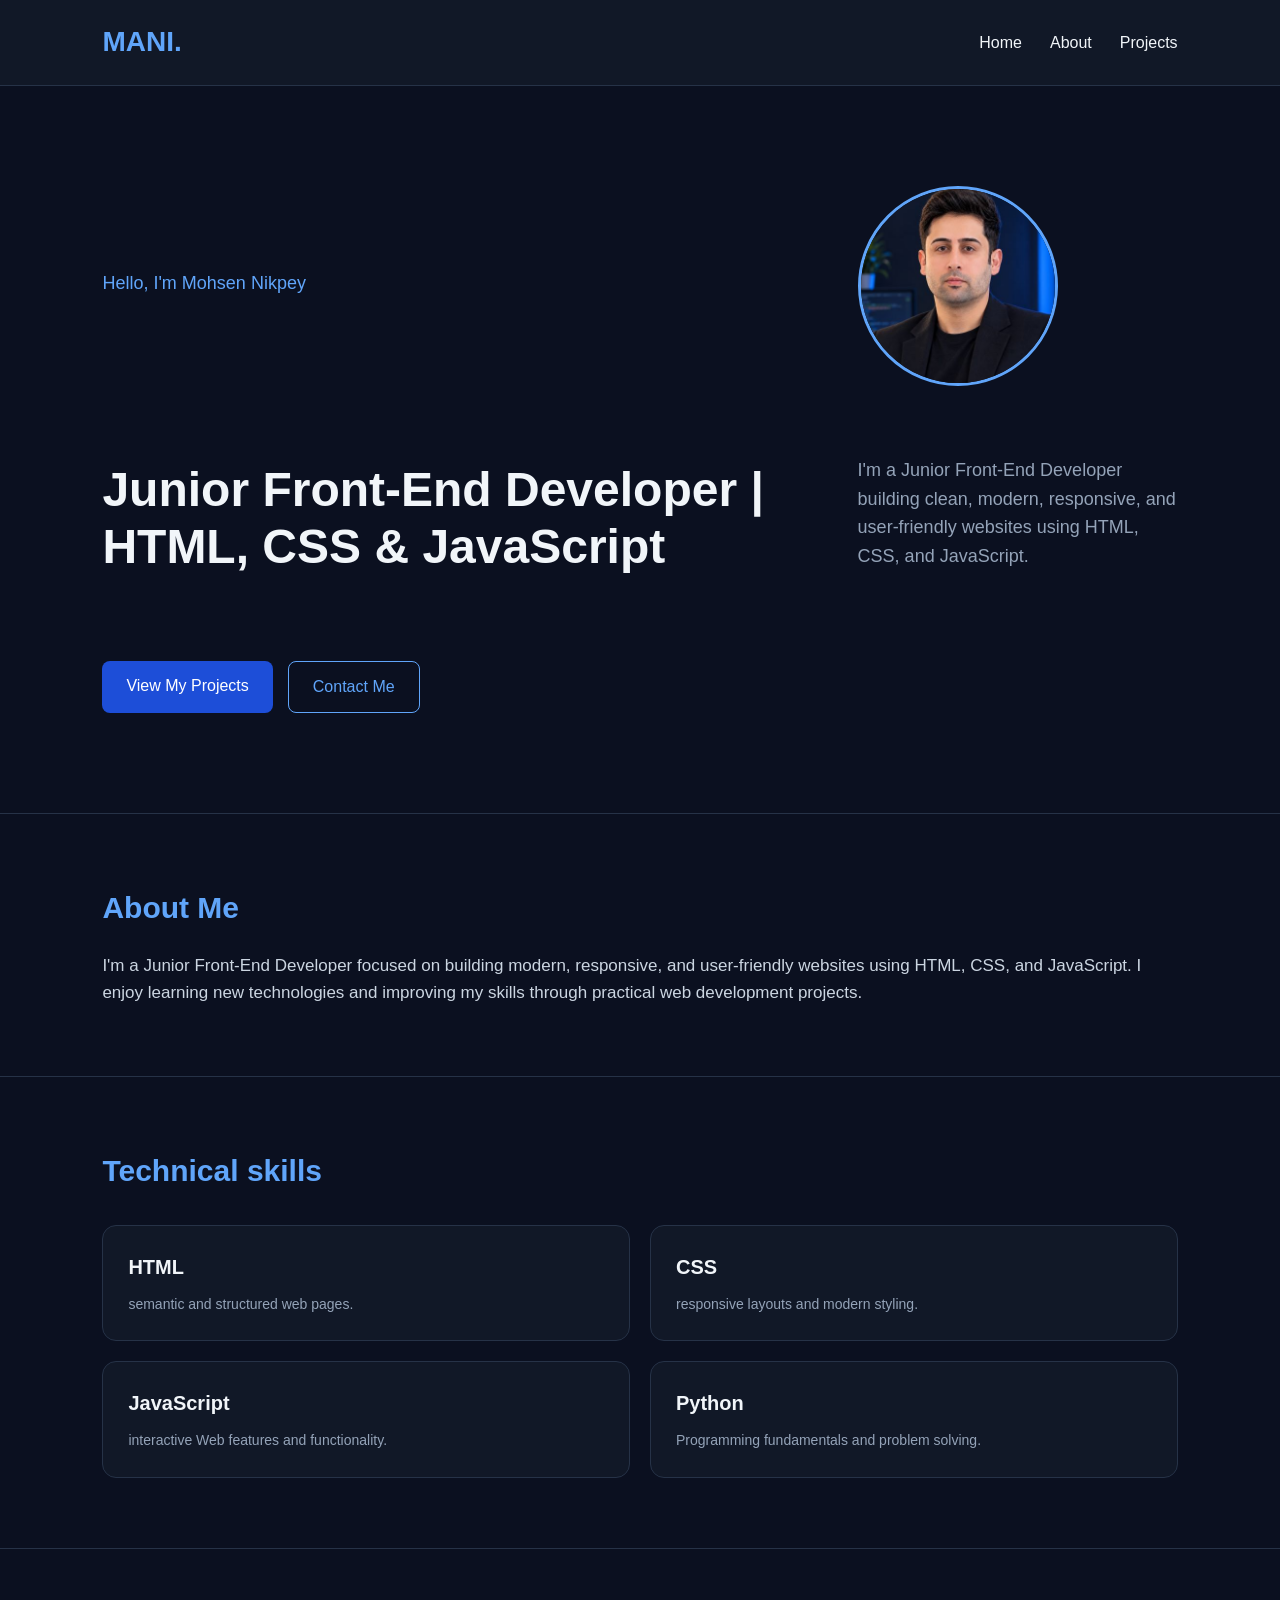
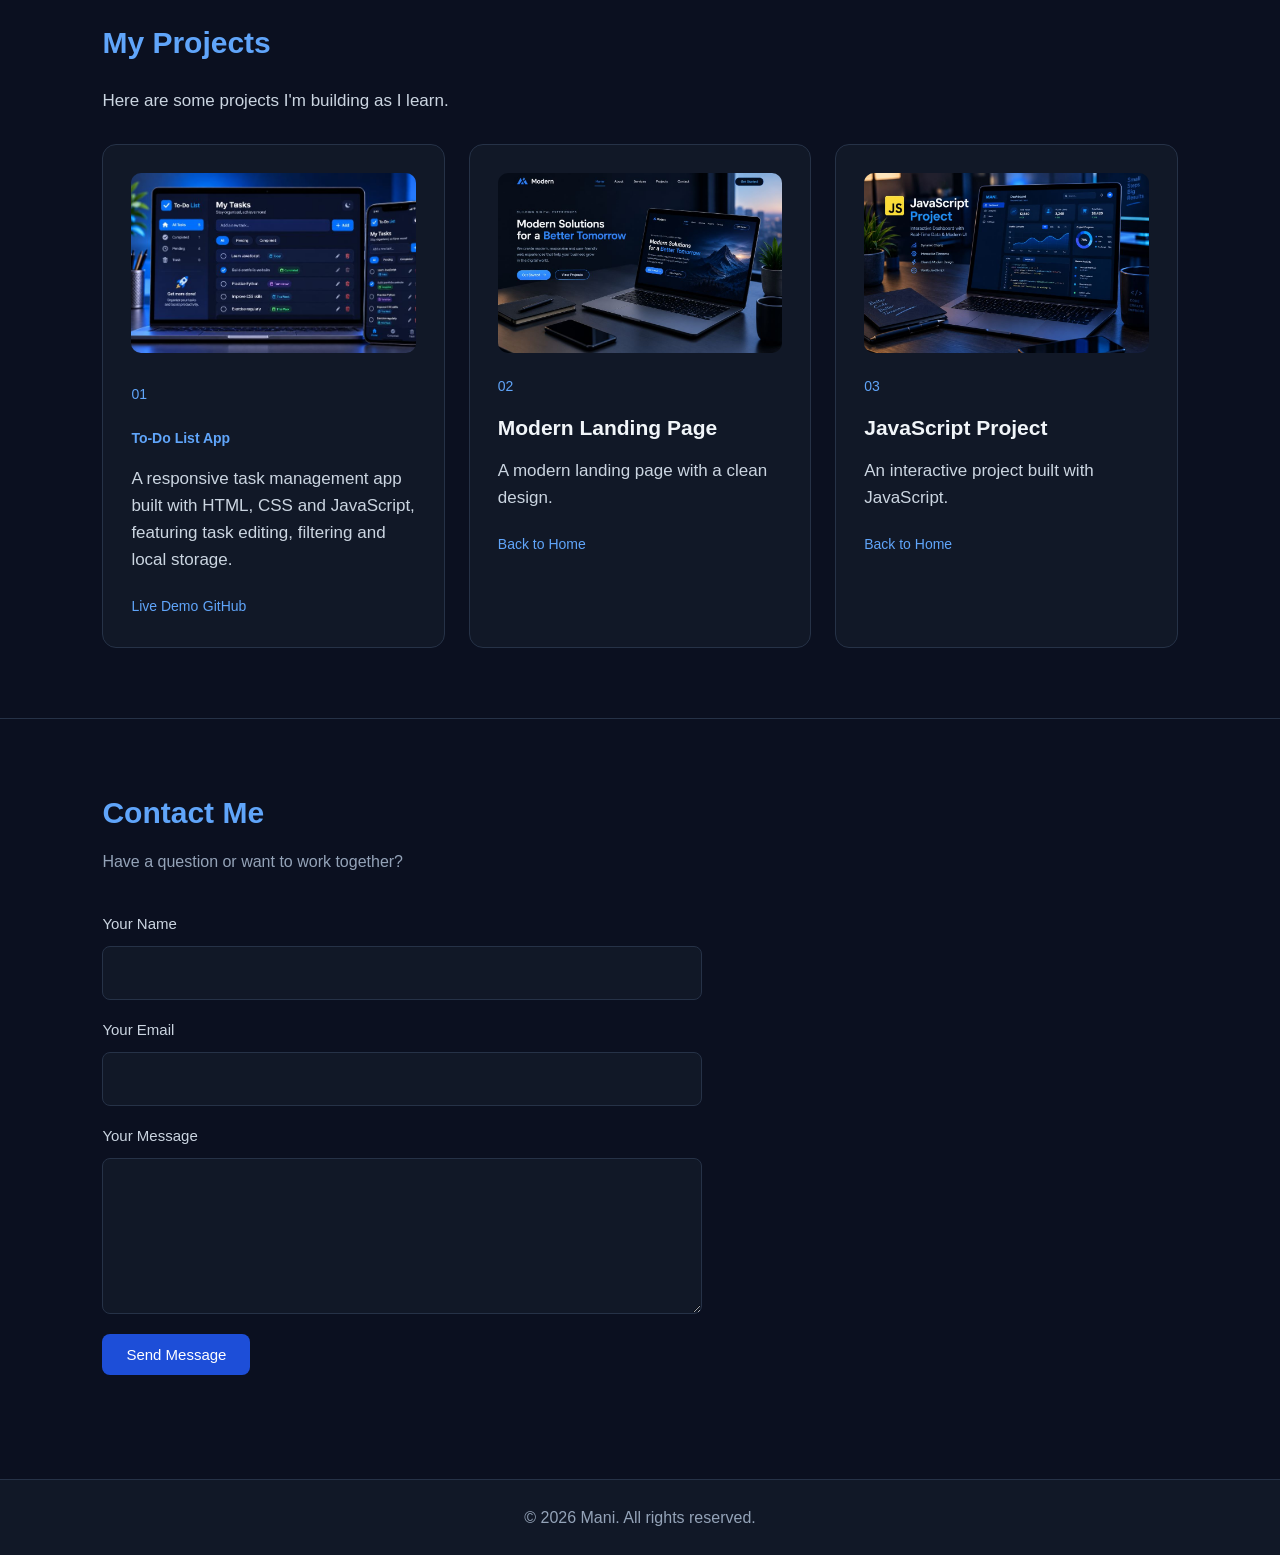
==== commit 1fe6ef33: "Optimize To-Do project image" ====
--- a/index.html
+++ b/index.html
@@ -118,7 +118,7 @@
        rel="noopener noreferrer"
        class="project-preview">
 
-        <img src="todo-project.jpg"
+        <img src="todo-project-optimized.jpg"
              alt="To-Do List application built with HTML, CSS and JavaScript"
              loading="lazy">
     </a>
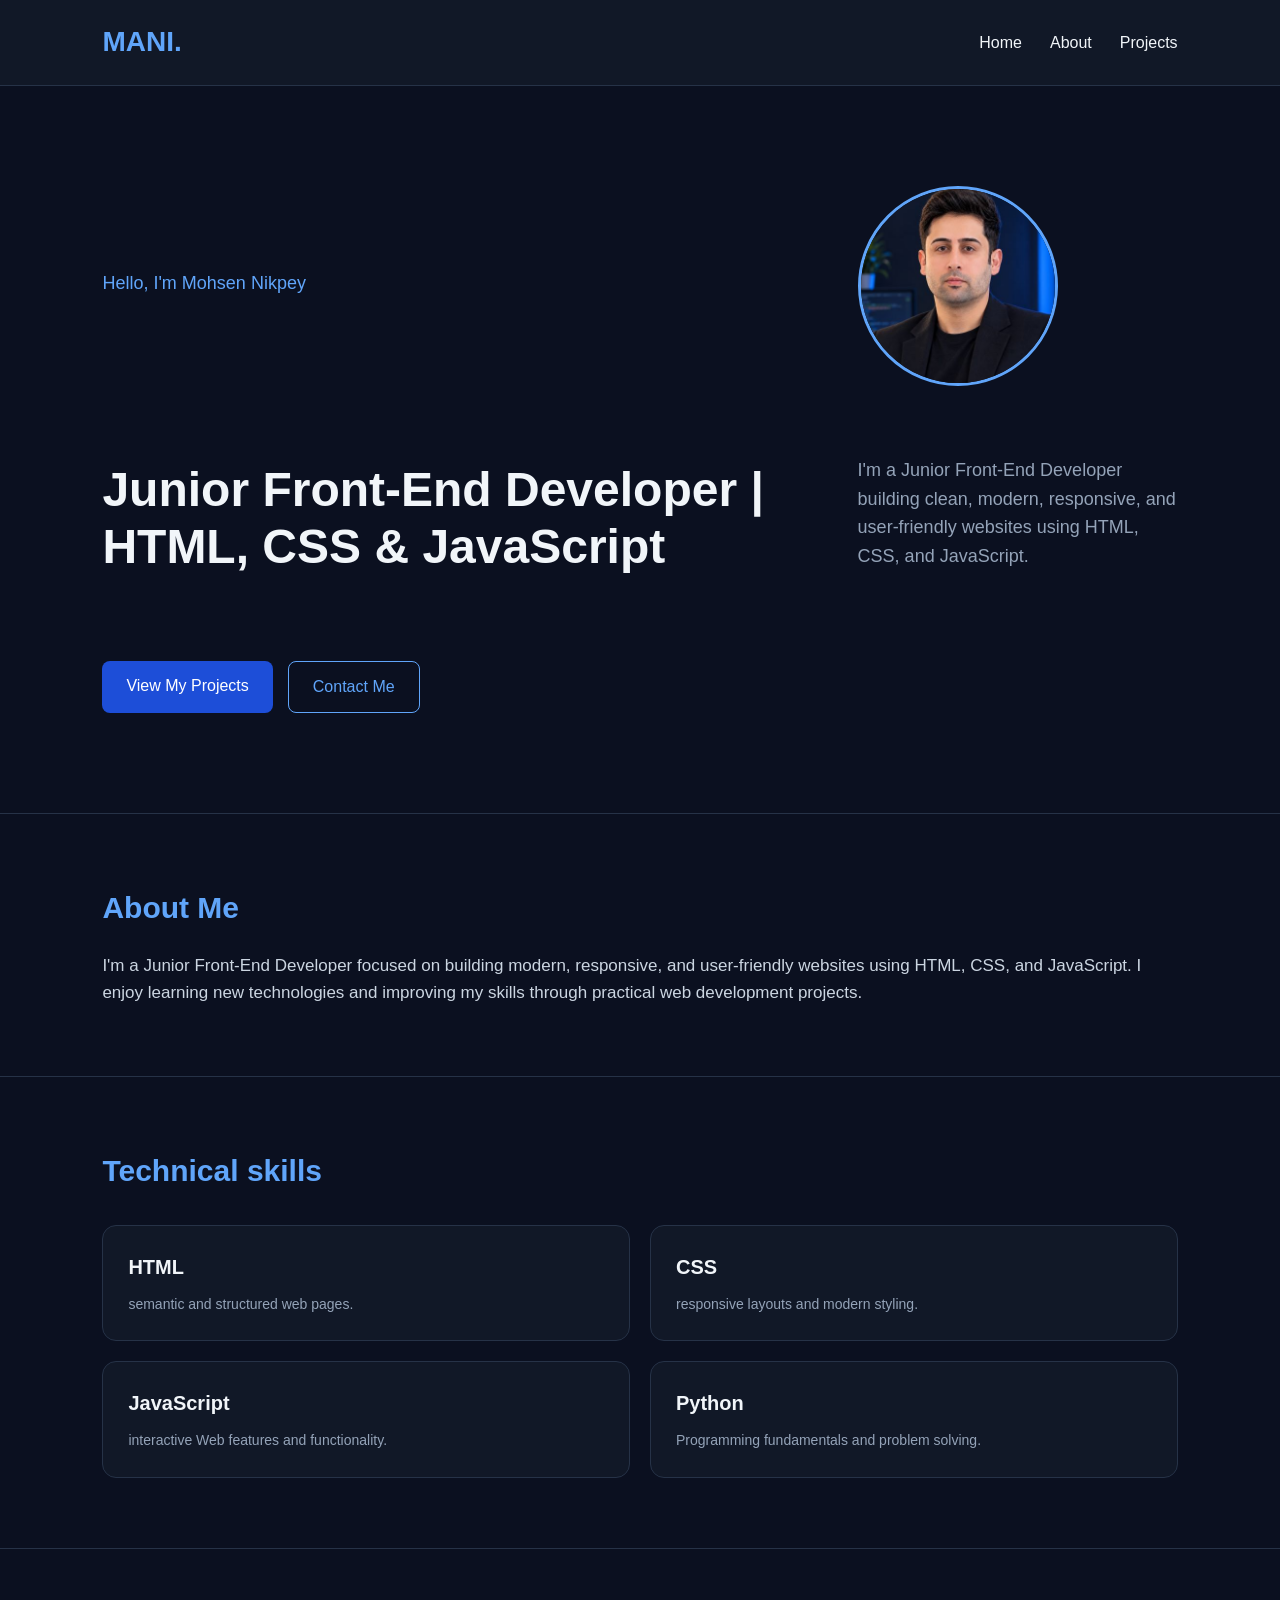
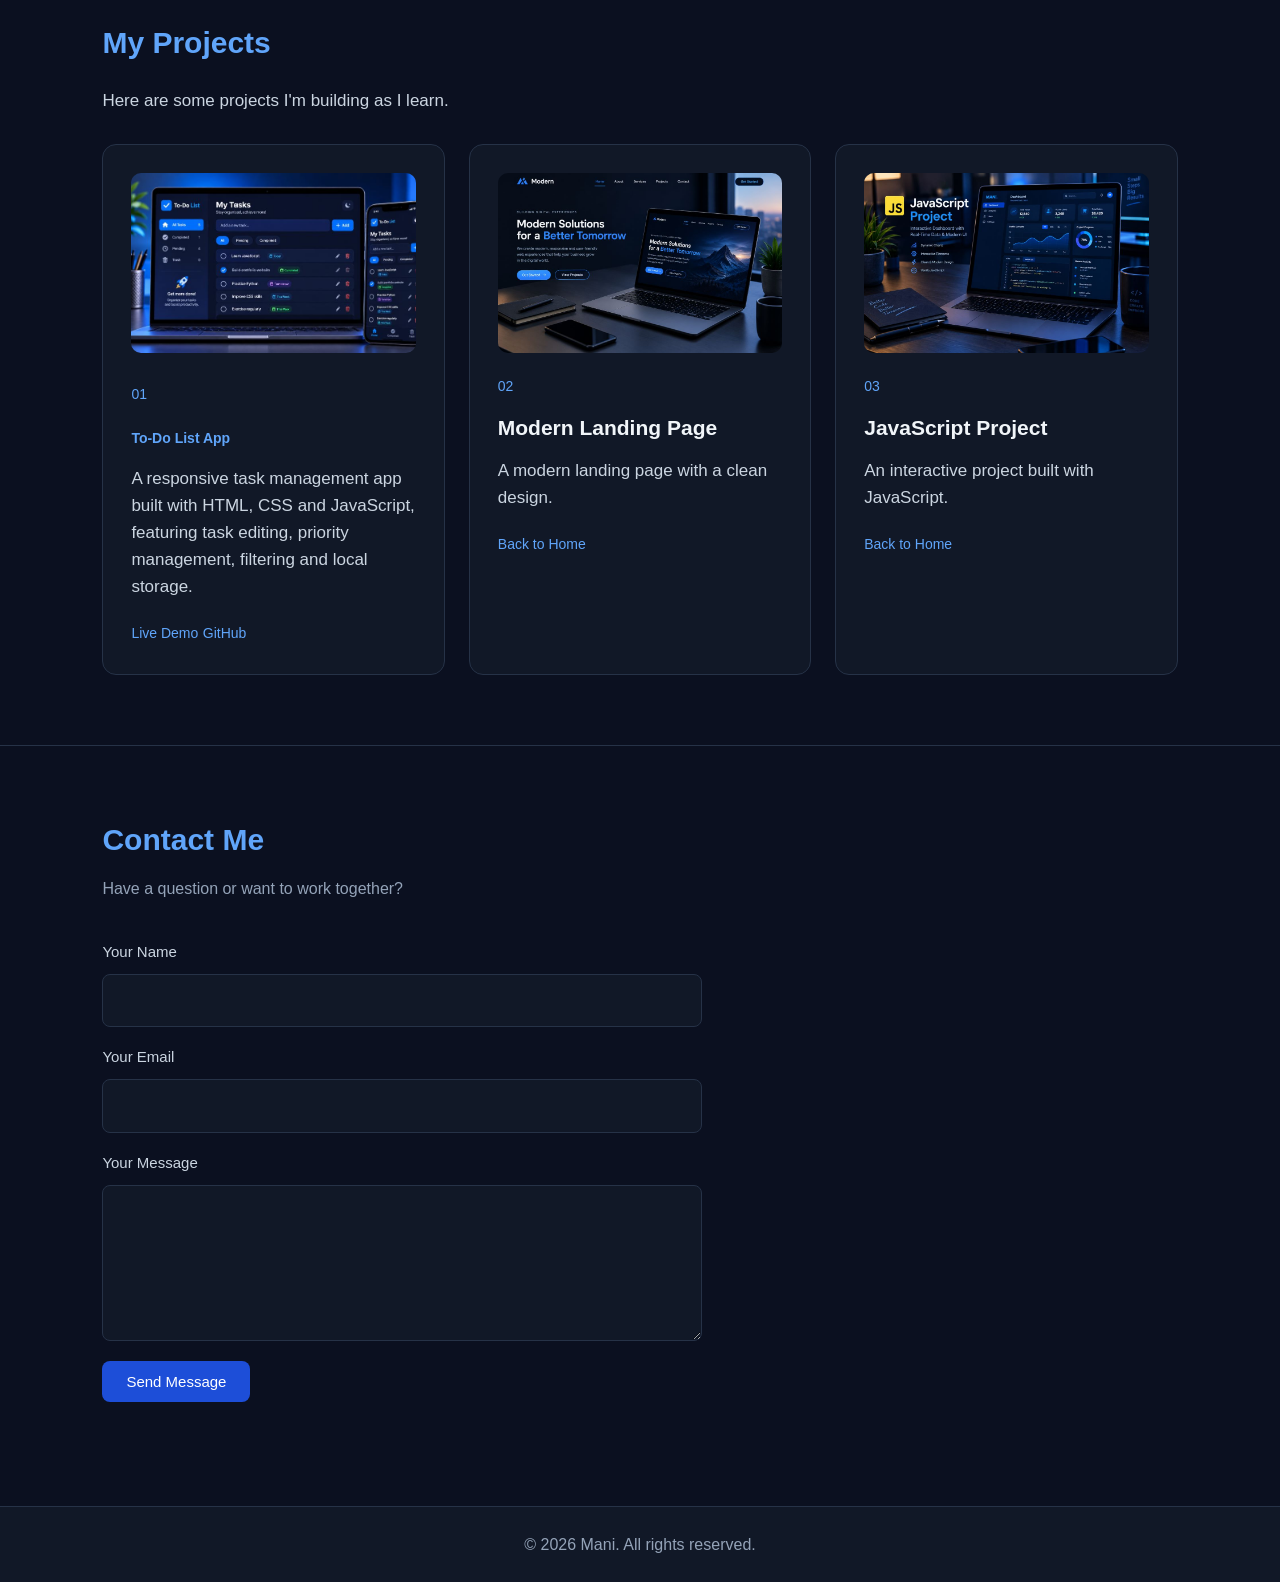
==== commit bc3b5a4e: "Add Todo App to portfolio" ====
--- a/index.html
+++ b/index.html
@@ -113,7 +113,7 @@
 
     <div class="project-container">
 <article class="project-card">
-    <a href="https://mohsennikpey.github.io/todo-list-app/"
+    <a href="https://mohsennikpey.github.io/mani-projects/todo-app/"
        target="_blank"
        rel="noopener noreferrer"
        class="project-preview">
@@ -126,7 +126,7 @@
     <span>01</span>
 
     <h3>
-        <a href="https://mohsennikpey.github.io/todo-list-app/"
+        <a href="https://mohsennikpey.github.io/mani-projects/todo-app/"
            target="_blank"
            rel="noopener noreferrer"
            class="project-title">
@@ -137,16 +137,16 @@
     <p>
         A responsive task management app built with HTML,
         CSS and JavaScript, featuring task editing,
-        filtering and local storage.
+        priority management, filtering and local storage.
     </p>
 
-    <a href="https://mohsennikpey.github.io/todo-list-app/"
+    <a href="https://mohsennikpey.github.io/mani-projects/todo-app/"
        target="_blank"
        rel="noopener noreferrer">
         Live Demo
     </a>
 
-    <a href="https://github.com/mohsennikpey/todo-list-app"
+    <a href="https://github.com/mohsennikpey/mani-projects/tree/main/todo-app"
        target="_blank"
        rel="noopener noreferrer">
         GitHub
